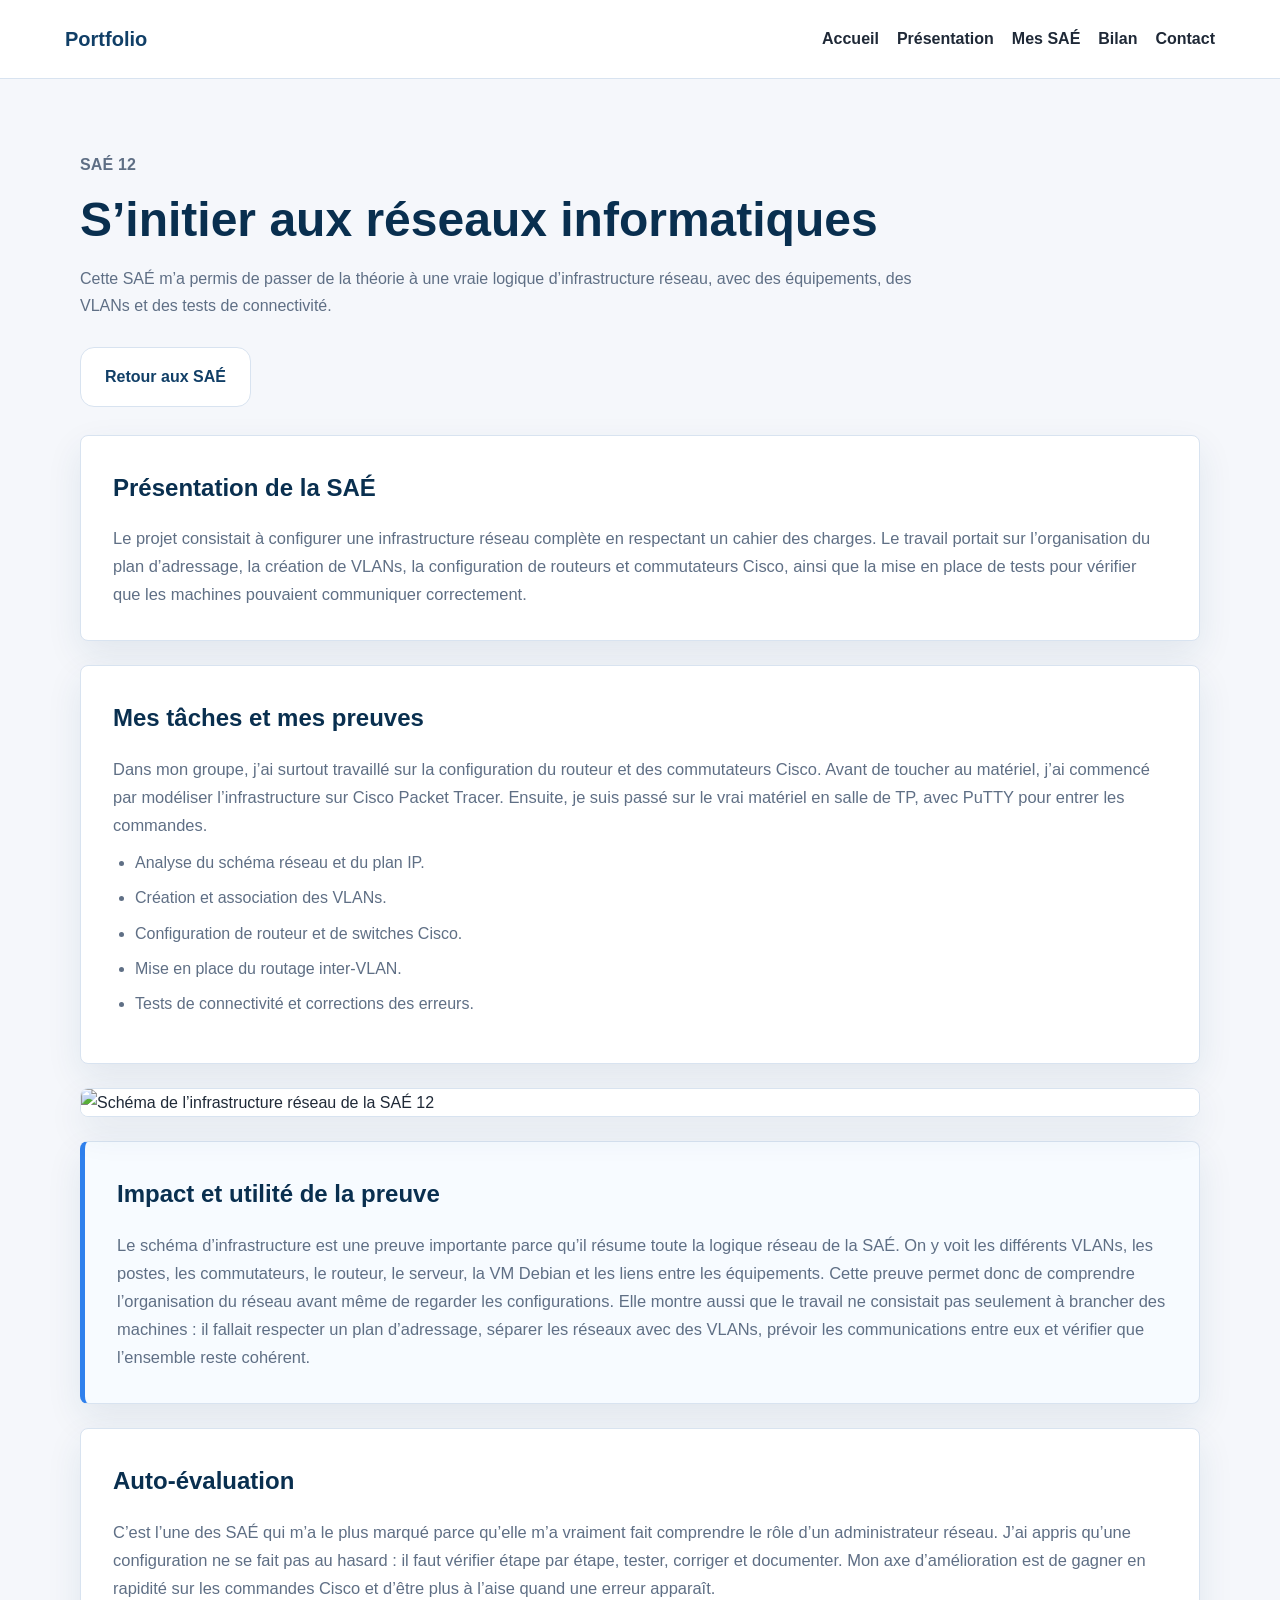
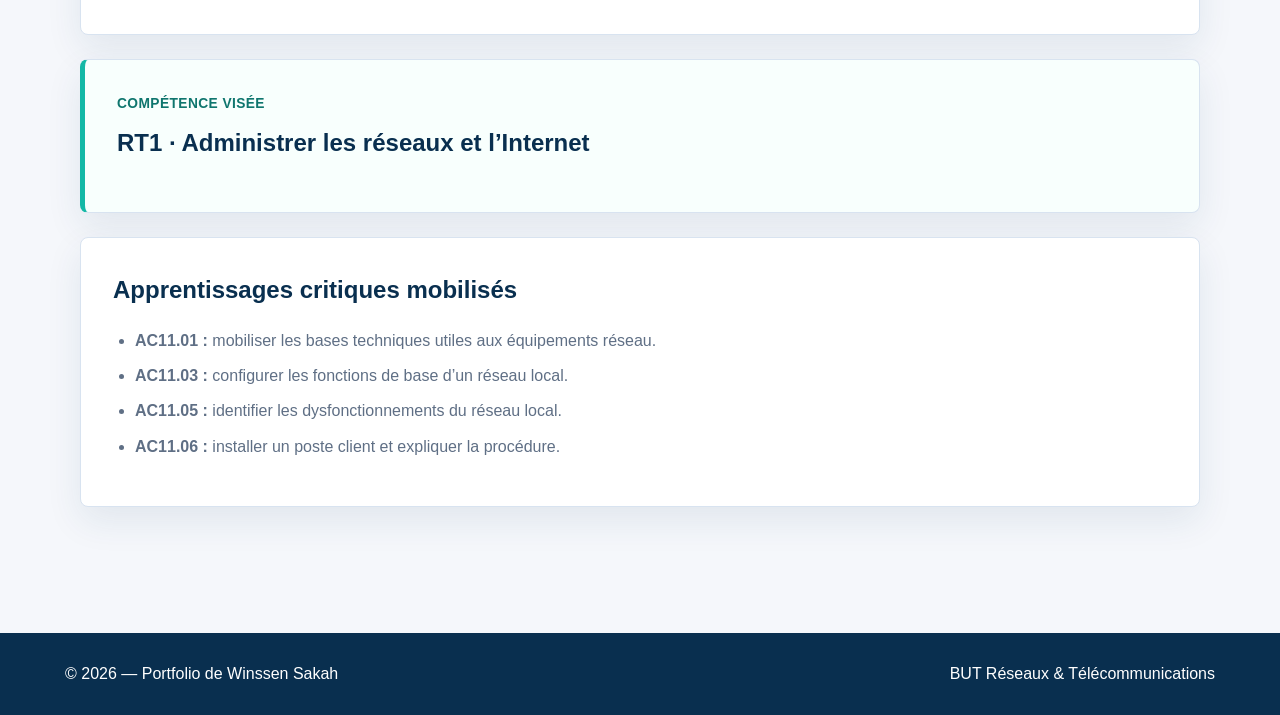
==== sae12.html @ 5beb1353 "ajout portfolio" ====
<!DOCTYPE html>
<html lang="fr">
<head>
  <meta charset="UTF-8">
  <meta name="viewport" content="width=device-width, initial-scale=1.0">
  <meta name="description" content="SAÉ 12 - S’initier aux réseaux informatiques">
  <title>SAÉ 12 | Winssen Sakah</title>
  <link rel="stylesheet" href="style.css">
</head>
<body>

<header class="site-header">
  <div class="container nav-wrapper">
    <a href="index.html" class="brand">Portfolio</a>

    <nav class="nav-menu">
      <a href="index.html">Accueil</a>
      <a href="presentation.html">Présentation</a>
      <a href="sae.html">Mes SAÉ</a>
      <a href="bilan.html">Bilan</a>
      <a href="index.html#contact">Contact</a>
    </nav>
  </div>
</header>

<main class="page-main">
  <div class="container sae-page-layout">
    <section class="page-intro narrow">
      <p class="kicker">SAÉ 12</p>
      <h1>S’initier aux réseaux informatiques</h1>
      <p>Cette SAÉ m’a permis de passer de la théorie à une vraie logique d’infrastructure réseau, avec des équipements, des VLANs et des tests de connectivité.</p>
      <div class="hero-actions">
        <a href="sae.html#sae12" class="btn btn-secondary">Retour aux SAÉ</a>
        
      </div>
    </section>

    <section class="portfolio-section">
      <h2>Présentation de la SAÉ</h2>
      <p>Le projet consistait à configurer une infrastructure réseau complète en respectant un cahier des charges. Le travail portait sur l’organisation du plan d’adressage, la création de VLANs, la configuration de routeurs et commutateurs Cisco, ainsi que la mise en place de tests pour vérifier que les machines pouvaient communiquer correctement.</p>
    </section>

    <section class="portfolio-section">
      <h2>Mes tâches et mes preuves</h2>
      <p>
        Dans mon groupe, j’ai surtout travaillé sur la configuration du routeur et des commutateurs Cisco.
        Avant de toucher au matériel, j’ai commencé par modéliser l’infrastructure sur Cisco Packet Tracer.
        Ensuite, je suis passé sur le vrai matériel en salle de TP, avec PuTTY pour entrer les commandes.
      </p>
      <ul class="styled-list">
        <li>Analyse du schéma réseau et du plan IP.</li>
        <li>Création et association des VLANs.</li>
        <li>Configuration de routeur et de switches Cisco.</li>
        <li>Mise en place du routage inter-VLAN.</li>
        <li>Tests de connectivité et corrections des erreurs.</li>
      </ul>
    </section>


    <section class="proof-gallery sae12-proof-shot">
      <article class="proof-card proof-image-only">
        <img src="assets/preuve-sae12-visio.png" alt="Schéma de l’infrastructure réseau de la SAÉ 12">
      </article>
    </section>

    <section class="portfolio-proof-note">
      <h2>Impact et utilité de la preuve</h2>
      <p>
        Le schéma d’infrastructure est une preuve importante parce qu’il résume toute la logique réseau de la SAÉ.
        On y voit les différents VLANs, les postes, les commutateurs, le routeur, le serveur, la VM Debian
        et les liens entre les équipements. Cette preuve permet donc de comprendre l’organisation du réseau avant
        même de regarder les configurations. Elle montre aussi que le travail ne consistait pas seulement à brancher
        des machines : il fallait respecter un plan d’adressage, séparer les réseaux avec des VLANs, prévoir les
        communications entre eux et vérifier que l’ensemble reste cohérent.
      </p>
    </section>
<section class="portfolio-section">
      <h2>Auto-évaluation</h2>
      <p>C’est l’une des SAÉ qui m’a le plus marqué parce qu’elle m’a vraiment fait comprendre le rôle d’un administrateur réseau. J’ai appris qu’une configuration ne se fait pas au hasard : il faut vérifier étape par étape, tester, corriger et documenter. Mon axe d’amélioration est de gagner en rapidité sur les commandes Cisco et d’être plus à l’aise quand une erreur apparaît.</p>
    </section>

    <section class="competency-card">
      <p class="skill-eyebrow">Compétence visée</p>
      <h2>RT1 · Administrer les réseaux et l’Internet</h2>
    </section>

    <section class="portfolio-section">
      <h2>Apprentissages critiques mobilisés</h2>
      <ul class="styled-list">
        <li><strong>AC11.01 :</strong> mobiliser les bases techniques utiles aux équipements réseau.</li>
        <li><strong>AC11.03 :</strong> configurer les fonctions de base d’un réseau local.</li>
        <li><strong>AC11.05 :</strong> identifier les dysfonctionnements du réseau local.</li>
        <li><strong>AC11.06 :</strong> installer un poste client et expliquer la procédure.</li>
      </ul>
    </section>
  </div>
</main>

<footer class="site-footer">
  <div class="container footer-wrapper">
    <p>© 2026 — Portfolio de Winssen Sakah</p>
    <p>BUT Réseaux &amp; Télécommunications</p>
  </div>
</footer>

</body>
</html>
---- style.css ----
:root {
  --bg: #f5f7fb;
  --surface: #ffffff;
  --surface-soft: #eef4fb;
  --primary: #113f67;
  --primary-strong: #092f4f;
  --accent: #2f80ed;
  --text: #1f2937;
  --muted: #5f6f85;
  --border: #d8e3f0;
  --shadow: 0 14px 36px rgba(17, 63, 103, 0.09);
  --radius: 8px;
  --max-width: 1150px;
}

* {
  margin: 0;
  padding: 0;
  box-sizing: border-box;
}

html { scroll-behavior: smooth; }

body {
  font-family: Arial, Helvetica, sans-serif;
  background: var(--bg);
  color: var(--text);
  line-height: 1.7;
}

.container {
  width: min(var(--max-width), 92%);
  margin: 0 auto;
}

.narrow {
  width: min(880px, 92%);
}

.site-header {
  position: sticky;
  top: 0;
  z-index: 1000;
  background: rgba(255, 255, 255, 0.95);
  backdrop-filter: blur(12px);
  border-bottom: 1px solid var(--border);
}

.nav-wrapper {
  min-height: 78px;
  display: flex;
  justify-content: space-between;
  align-items: center;
  gap: 28px;
}

.brand {
  text-decoration: none;
  color: var(--primary);
  font-size: 1.25rem;
  font-weight: 800;
}

.nav-menu {
  display: flex;
  align-items: center;
  gap: 18px;
  flex-wrap: wrap;
}

.nav-menu > a,
.dropdown-toggle {
  text-decoration: none;
  color: var(--text);
  font-weight: 700;
  transition: 0.2s ease;
}

.nav-menu > a:hover,
.dropdown-toggle:hover,
.dropdown-toggle:focus {
  color: var(--accent);
}

/* Menu déroulant stable */
.dropdown {
  position: relative;
  padding: 28px 0;
}

.dropdown-toggle {
  cursor: pointer;
  background: none;
  border: 0;
  font: inherit;
  padding: 0;
}

.dropdown::after {
  content: "";
  position: absolute;
  top: 64px;
  left: 0;
  width: 240px;
  height: 26px;
}

.dropdown-menu {
  position: absolute;
  top: 68px;
  left: 0;
  min-width: 260px;
  background: var(--surface);
  border: 1px solid var(--border);
  border-radius: 16px;
  box-shadow: 0 18px 40px rgba(17, 63, 103, 0.14);
  padding: 10px;
  opacity: 0;
  visibility: hidden;
  transform: translateY(8px);
  transition: 0.25s ease;
  z-index: 2000;
}

.dropdown:hover .dropdown-menu,
.dropdown:focus-within .dropdown-menu {
  opacity: 1;
  visibility: visible;
  transform: translateY(0);
}

.dropdown-menu a {
  display: block;
  padding: 11px 14px;
  border-radius: 10px;
  text-decoration: none;
  color: var(--text);
  font-weight: 650;
  white-space: nowrap;
}

.dropdown-menu a:hover {
  background: #eef6ff;
  color: var(--primary);
}

.hero {
  padding: 82px 0 64px;
  background:
    radial-gradient(circle at top right, rgba(20, 184, 166, 0.15), transparent 30%),
    linear-gradient(180deg, #f9fbff 0%, #eaf3ff 100%);
}

.hero-grid {
  display: grid;
  grid-template-columns: 1.15fr 0.85fr;
  gap: 48px;
  align-items: center;
}

.hero-copy {
  max-width: 720px;
}

.kicker {
  display: inline-block;
  color: var(--primary);
  font-weight: 800;
  margin-bottom: 15px;
  letter-spacing: 0.01em;
}

.hero h1 {
  color: var(--primary-strong);
  font-size: clamp(2.4rem, 5vw, 4.5rem);
  line-height: 1.05;
  margin-bottom: 22px;
}

.page-intro h1 {
  color: var(--primary-strong);
  font-size: clamp(2rem, 4vw, 3rem);
  line-height: 1.12;
  margin-bottom: 18px;
}

.hero-text,
.page-intro p,
.content-card p,
.feature-card p,
.styled-list li {
  color: var(--muted);
}

.hero-actions {
  display: flex;
  gap: 14px;
  flex-wrap: wrap;
  margin-top: 28px;
}

.btn {
  display: inline-flex;
  align-items: center;
  justify-content: center;
  padding: 15px 24px;
  border-radius: 14px;
  font-weight: 800;
  text-decoration: none;
  transition: 0.2s ease;
  border: 0;
  cursor: pointer;
}

.btn:hover {
  transform: translateY(-2px);
}

.btn-primary {
  background: linear-gradient(135deg, var(--primary), var(--accent));
  color: white;
  box-shadow: 0 12px 25px rgba(47, 128, 237, 0.22);
}

.btn-secondary {
  color: var(--primary);
  background: white;
  border: 1px solid var(--border);
}

.profile-card {
  background: white;
  border: 1px solid var(--border);
  border-radius: var(--radius);
  padding: 14px;
  box-shadow: var(--shadow);
  overflow: hidden;
}

.profile-photo {
  width: 100%;
  aspect-ratio: 3 / 2;
  object-fit: cover;
  object-position: center;
  display: block;
  border-radius: var(--radius);
}

.profile-card figcaption {
  padding: 18px 4px 4px;
}

.profile-name {
  display: block;
  font-weight: 900;
  font-size: 1.35rem;
  color: var(--primary-strong);
}

.profile-role {
  display: block;
  color: var(--muted);
  line-height: 1.45;
}

.section {
  padding: 78px 0;
}

.section-title {
  margin-bottom: 32px;
}

.section-subtitle {
  color: var(--muted);
  font-weight: 700;
  margin-bottom: 6px;
}

.section-title h2 {
  color: var(--primary-strong);
  font-size: clamp(2rem, 4vw, 3rem);
}

.card-grid {
  display: grid;
  grid-template-columns: repeat(auto-fit, minmax(245px, 1fr));
  gap: 22px;
}

.feature-card,
.content-card,
.skill-card,
.contact-form,
.contact-links a {
  background: var(--surface);
  border: 1px solid var(--border);
  border-radius: var(--radius);
  box-shadow: var(--shadow);
}

.feature-card {
  padding: 28px;
  min-height: 140px;
  text-decoration: none;
  transition: 0.22s ease;
}

.feature-card:hover {
  transform: translateY(-5px);
  border-color: #c5d7eb;
  box-shadow: 0 20px 42px rgba(17, 63, 103, 0.12);
}

.feature-card h3,
.content-card h2,
.skill-card h3,
.contact-layout h2 {
  color: var(--primary-strong);
  margin-bottom: 12px;
}

.compact-section {
  padding-bottom: 32px;
}

.skills-grid {
  display: grid;
  grid-template-columns: repeat(3, 1fr);
  gap: 22px;
}

.skill-card {
  padding: 26px;
}

.skill-eyebrow {
  color: #0f766e;
  font-size: 0.86rem;
  font-weight: 900;
  letter-spacing: 0.03em;
  text-transform: uppercase;
  margin-bottom: 8px;
}

.skill-card p {
  color: var(--muted);
}

.compact-tags {
  margin-top: 18px;
}

.page-main {
  padding: 72px 0;
}

.page-intro {
  margin-bottom: 28px;
}

.content-card {
  padding: 30px;
  margin-bottom: 22px;
}

.wide-card {
  width: min(100%, 980px);
}

.tag-list {
  display: flex;
  flex-wrap: wrap;
  gap: 12px;
}

.tag-list span {
  background: #e8f2ff;
  color: var(--primary);
  padding: 10px 14px;
  border-radius: 999px;
  font-weight: 800;
}

.compact-tags span:nth-child(2n) {
  background: #e8faf7;
  color: #0f766e;
}

.contact-section {
  background: #f0f7f6;
  border-top: 1px solid var(--border);
}

.contact-layout {
  display: grid;
  grid-template-columns: 0.9fr 1.1fr;
  gap: 34px;
  align-items: start;
}

.contact-text {
  color: var(--muted);
  margin-bottom: 22px;
}

.contact-links {
  display: grid;
  gap: 12px;
}

.contact-links a {
  display: block;
  padding: 18px;
  text-decoration: none;
  color: var(--text);
  transition: 0.2s ease;
}

.contact-links a:hover {
  transform: translateY(-2px);
  border-color: #b7dcd7;
}

.contact-links strong,
.contact-links span {
  display: block;
}

.contact-links strong {
  color: var(--primary-strong);
}

.contact-links span {
  color: var(--muted);
}

.contact-form {
  padding: 26px;
  display: grid;
  gap: 12px;
}

.contact-form label {
  color: var(--primary-strong);
  font-weight: 800;
}

.contact-form input,
.contact-form textarea {
  width: 100%;
  border: 1px solid var(--border);
  border-radius: var(--radius);
  padding: 13px 14px;
  font: inherit;
  color: var(--text);
  background: #fbfdff;
}

.contact-form textarea {
  resize: vertical;
}

.contact-form input:focus,
.contact-form textarea:focus {
  outline: 3px solid rgba(47, 128, 237, 0.18);
  border-color: var(--accent);
}

.sae-summary {
  display: flex;
  flex-wrap: wrap;
  gap: 12px;
  margin: 24px 0 34px;
}

.sae-summary a {
  background: var(--surface);
  border: 1px solid var(--border);
  border-radius: var(--radius);
  color: var(--primary);
  font-weight: 900;
  padding: 12px 16px;
  text-decoration: none;
  box-shadow: 0 10px 24px rgba(17, 63, 103, 0.07);
}

.sae-summary a:hover {
  border-color: #b7dcd7;
  color: #0f766e;
}

.sae-stack {
  display: grid;
  gap: 24px;
}

.sae-detail {
  background: var(--surface);
  border: 1px solid var(--border);
  border-radius: var(--radius);
  box-shadow: var(--shadow);
  padding: 30px;
  scroll-margin-top: 110px;
}

.sae-essential {
  color: var(--muted);
  font-size: 1.06rem;
  margin-bottom: 16px;
}

.sae-heading {
  border-bottom: 1px solid var(--border);
  margin-bottom: 22px;
  padding-bottom: 16px;
}

.sae-heading h2,
.timeline-section h2,
.cv-hero h2,
.competency-overview h2,
.competency-block h2 {
  color: var(--primary-strong);
}

.sae-columns {
  display: grid;
  grid-template-columns: repeat(2, minmax(0, 1fr));
  gap: 26px;
}

.sae-columns h3,
.timeline-card h3,
.competency-body h3 {
  color: var(--primary-strong);
  margin-bottom: 8px;
}

.sae-columns p,
.sae-result,
.timeline-card p,
.cv-hero p,
.competency-body p {
  color: var(--muted);
}

.sae-result {
  background: #f0f7f6;
  border-left: 4px solid #14b8a6;
  border-radius: var(--radius);
  margin-top: 22px;
  padding: 16px;
}

.sae-result strong,
.sae-result span {
  display: block;
}

.sae-result strong {
  color: var(--primary-strong);
}

.sae-detail-link {
  margin-top: 22px;
}

.sae-more {
  margin-top: 20px;
}

.sae-more summary {
  display: inline-flex;
  align-items: center;
  justify-content: center;
  background: linear-gradient(135deg, var(--primary), var(--accent));
  border-radius: 14px;
  box-shadow: 0 12px 25px rgba(47, 128, 237, 0.18);
  color: white;
  cursor: pointer;
  font-weight: 900;
  list-style: none;
  padding: 13px 18px;
}

.sae-more summary::-webkit-details-marker {
  display: none;
}

.sae-more[open] summary {
  margin-bottom: 22px;
}

.sae-more-content {
  display: grid;
  grid-template-columns: repeat(2, minmax(0, 1fr));
  gap: 22px;
  border-top: 1px solid var(--border);
  padding-top: 22px;
}

.sae-more-content h3 {
  color: var(--primary-strong);
  margin-bottom: 8px;
}

.sae-more-content p {
  color: var(--muted);
}

.cv-hero {
  display: grid;
  grid-template-columns: 1.25fr 0.75fr;
  gap: 24px;
  align-items: stretch;
  margin-bottom: 24px;
}

.cv-hero > div,
.cv-card,
.timeline-card,
.competency-overview article,
.competency-block {
  background: var(--surface);
  border: 1px solid var(--border);
  border-radius: var(--radius);
  box-shadow: var(--shadow);
}

.cv-hero > div,
.cv-card {
  padding: 30px;
}

.cv-card h3 {
  color: var(--primary-strong);
  margin-bottom: 16px;
}

.cv-card dl {
  display: grid;
  gap: 14px;
}

.cv-card dt {
  color: var(--primary);
  font-weight: 900;
}

.cv-card dd {
  color: var(--muted);
}

.cv-download-card {
  width: min(100%, 760px);
  background: var(--surface);
  border: 1px solid var(--border);
  border-radius: var(--radius);
  box-shadow: var(--shadow);
  margin: 34px 0;
  padding: 30px;
}

.cv-download-card h2 {
  color: var(--primary-strong);
  margin-bottom: 12px;
}

.cv-download-card p {
  color: var(--muted);
}

.resume-section {
  display: grid;
  grid-template-columns: 280px minmax(0, 1fr);
  margin: 34px 0;
  background: var(--surface);
  border: 1px solid var(--border);
  border-radius: var(--radius);
  box-shadow: var(--shadow);
  overflow: hidden;
}

.resume-sidebar {
  background: #e5e9ef;
  padding: 28px 22px;
}

.resume-photo {
  width: 150px;
  aspect-ratio: 1;
  object-fit: cover;
  border: 5px solid white;
  display: block;
  margin: 0 auto 24px;
}

.resume-sidebar h2 {
  color: #2b639d;
  font-size: 1.6rem;
  letter-spacing: 0.02em;
  margin-bottom: 24px;
  text-transform: uppercase;
}

.resume-group + .resume-group {
  margin-top: 22px;
}

.resume-group h3 {
  color: #2b639d;
  margin-bottom: 8px;
}

.resume-group p {
  color: #315f91;
  font-size: 0.96rem;
  font-weight: 700;
  line-height: 1.45;
}

.resume-main {
  padding: 0 34px 34px;
}

.resume-banner {
  background: #113f67;
  color: white;
  font-size: clamp(1.1rem, 2vw, 1.35rem);
  font-weight: 900;
  margin: 0 -34px 30px;
  padding: 28px 34px;
  text-align: center;
}

.resume-main section + section {
  margin-top: 28px;
}

.resume-main h3 {
  color: #1f2937;
  font-size: 1.25rem;
  margin-bottom: 16px;
}

.resume-item {
  border-left: 3px solid #2b639d;
  padding-left: 18px;
  position: relative;
}

.resume-item + .resume-item {
  margin-top: 18px;
}

.resume-item::before {
  content: "";
  position: absolute;
  top: 4px;
  left: -7px;
  width: 11px;
  height: 11px;
  background: #113f67;
  border-radius: 50%;
}

.resume-item strong,
.resume-item span,
.resume-item time {
  display: block;
}

.resume-item strong {
  color: #2b639d;
}

.resume-item span,
.resume-item p,
.resume-item li {
  color: #315f91;
}

.resume-item time {
  color: #2b639d;
  font-style: italic;
  font-weight: 900;
  margin: 6px 0;
}

.timeline-section {
  margin: 46px 0 24px;
}

.timeline-arrow {
  position: relative;
  display: grid;
  gap: 22px;
  padding: 8px 0 46px 34px;
}

.timeline-arrow::before {
  content: "";
  position: absolute;
  top: 10px;
  bottom: 26px;
  left: 9px;
  width: 3px;
  background: linear-gradient(180deg, var(--accent), #14b8a6);
  border-radius: 999px;
}

.timeline-arrow::after {
  content: "";
  position: absolute;
  bottom: 16px;
  left: 1px;
  width: 18px;
  height: 18px;
  border-right: 3px solid #14b8a6;
  border-bottom: 3px solid #14b8a6;
  transform: rotate(45deg);
}

.timeline-item {
  position: relative;
  display: grid;
  grid-template-columns: 130px minmax(0, 1fr);
  gap: 18px;
  align-items: start;
}

.timeline-item::before {
  content: "";
  position: absolute;
  top: 8px;
  left: -32px;
  width: 15px;
  height: 15px;
  background: #14b8a6;
  border: 4px solid white;
  border-radius: 50%;
  box-shadow: 0 0 0 1px var(--border);
}

.timeline-date {
  color: var(--primary);
  font-weight: 900;
}

.timeline-card {
  padding: 22px;
}

.timeline-skills {
  font-weight: 800;
  margin-top: 10px;
}

.competency-overview {
  display: grid;
  grid-template-columns: repeat(3, minmax(0, 1fr));
  gap: 22px;
  margin-bottom: 28px;
}

.competency-overview article {
  padding: 24px;
}

.competency-overview h2 {
  margin-bottom: 14px;
}

.competency-list {
  display: grid;
  gap: 24px;
  margin-bottom: 26px;
}

.competency-block {
  padding: 28px;
}

.competency-header {
  display: flex;
  gap: 18px;
  align-items: flex-start;
  border-bottom: 1px solid var(--border);
  padding-bottom: 18px;
  margin-bottom: 20px;
}

.competency-number {
  display: inline-flex;
  align-items: center;
  justify-content: center;
  min-width: 54px;
  height: 54px;
  background: #e8faf7;
  border: 1px solid #b7dcd7;
  border-radius: var(--radius);
  color: #0f766e;
  font-weight: 900;
}

.competency-body {
  display: grid;
  grid-template-columns: repeat(3, minmax(0, 1fr));
  gap: 20px;
}

.competency-status {
  background: #f0f7f6;
  border-left: 4px solid #14b8a6;
  border-radius: var(--radius);
  margin-top: 22px;
  padding: 16px;
}

.competency-status p {
  color: var(--muted);
}

.competency-status p + p {
  margin-top: 8px;
}

.competency-status strong {
  color: var(--primary-strong);
}

.styled-list {
  padding-left: 22px;
}

.styled-list li + li {
  margin-top: 8px;
}

.site-footer {
  background: var(--primary-strong);
  color: white;
  margin-top: 30px;
}

.footer-wrapper {
  min-height: 82px;
  display: flex;
  align-items: center;
  justify-content: space-between;
  gap: 18px;
  flex-wrap: wrap;
}

@media (max-width: 920px) {
  .hero-grid {
    grid-template-columns: 1fr;
  }

  .profile-card {
    max-width: 420px;
  }

  .skills-grid,
  .contact-layout,
  .cv-hero,
  .cv-download-card,
  .resume-section,
  .competency-overview,
  .competency-body,
  .sae-more-content {
    grid-template-columns: 1fr;
  }

  .sae-columns {
    grid-template-columns: 1fr;
  }

  .nav-wrapper {
    flex-direction: column;
    align-items: flex-start;
    padding: 16px 0;
  }

  .dropdown {
    padding: 0;
  }

  .dropdown-menu {
    position: static;
    opacity: 1;
    visibility: visible;
    transform: none;
    margin-top: 10px;
    display: none;
  }

  .dropdown:hover .dropdown-menu,
  .dropdown:focus-within .dropdown-menu {
    display: block;
  }
}

@media (max-width: 640px) {
  .hero {
    padding: 70px 0 55px;
  }

  .content-card,
  .feature-card,
  .skill-card,
  .contact-form {
    padding: 22px;
  }

  .profile-card {
    padding: 10px;
  }

  .sae-detail,
  .cv-hero > div,
  .cv-card,
  .competency-block,
  .competency-overview article {
    padding: 22px;
  }

  .timeline-arrow {
    padding-left: 26px;
  }

  .timeline-item {
    grid-template-columns: 1fr;
    gap: 8px;
  }

  .timeline-item::before {
    left: -29px;
  }

  .resume-main {
    padding: 0 22px 28px;
  }

  .resume-banner {
    margin: 0 -22px 24px;
    padding: 24px 22px;
  }

  .footer-wrapper {
    padding: 18px 0;
  }
}



/* ===== MISE EN PAGE DÉTAILLÉE DES PAGES SAÉ ===== */

.sae-page-layout {
  max-width: 1120px;
}

.portfolio-section,
.portfolio-proof-note,
.competency-card {
  background: var(--surface);
  border: 1px solid var(--border);
  border-radius: var(--radius);
  box-shadow: var(--shadow);
  padding: 32px;
  margin-bottom: 24px;
}

.portfolio-section h2,
.portfolio-proof-note h2,
.competency-card h2 {
  color: var(--primary-strong);
  margin-bottom: 16px;
}

.portfolio-section p,
.portfolio-proof-note p {
  color: var(--muted);
  font-size: 1.03rem;
}

.portfolio-proof-note {
  border-left: 5px solid var(--accent);
  background: #f7fbff;
}

.competency-card {
  border-left: 5px solid #14b8a6;
  background: #f8fffd;
}

.proof-gallery {
  display: grid;
  gap: 24px;
  margin: 24px 0;
}

.proof-gallery-large {
  grid-template-columns: repeat(auto-fit, minmax(320px, 1fr));
}

.proof-card {
  background: var(--surface);
  border: 1px solid var(--border);
  border-radius: var(--radius);
  box-shadow: var(--shadow);
  overflow: hidden;
}

.proof-card img {
  width: 100%;
  max-height: 560px;
  object-fit: contain;
  background: #f7f9fc;
  display: block;
  border-bottom: 1px solid var(--border);
}

.proof-card div {
  padding: 22px;
}

.proof-card h3 {
  color: var(--primary-strong);
  margin-bottom: 10px;
}

.proof-card p {
  color: var(--muted);
}

@media (max-width: 720px) {
  .portfolio-section,
  .portfolio-proof-note,
  .competency-card {
    padding: 22px;
  }

  .proof-gallery-large {
    grid-template-columns: 1fr;
  }
}


/* ===== CORRECTIONS FINALES DEMANDÉES ===== */

.proof-gallery-large {
  grid-template-columns: repeat(auto-fit, minmax(360px, 1fr));
}

.report-viewer {
  display: grid;
  gap: 28px;
  margin-top: 24px;
}

.report-image-card img {
  width: 100%;
  max-height: none;
  object-fit: contain;
  background: white;
}

.proof-code-grid {
  display: grid;
  grid-template-columns: repeat(2, minmax(0, 1fr));
  gap: 24px;
  margin: 24px 0;
}

.proof-code-grid .proof-card img {
  width: 100%;
  max-height: 520px;
  object-fit: contain;
  background: #1f1f1f;
}

.portfolio-proof-note .hero-actions {
  margin-top: 18px;
}

@media (max-width: 900px) {
  .proof-code-grid {
    grid-template-columns: 1fr;
  }
}


/* ===== AJUSTEMENT PREUVE SAÉ 14 ===== */
.proof-card img[alt="Extrait du code HTML réalisé pour la SAÉ 14"] {
  max-height: 620px;
  object-fit: contain;
  background: #ffffff;
}


/* ===== SAÉ 14 - preuve code HTML ===== */
.proof-card img[alt="Extrait du code HTML réalisé pour la SAÉ 14"] {
  width: 100%;
  max-height: 720px;
  object-fit: contain;
  background: #ffffff;
}


/* ===== SAÉ 14 - placement de la preuve avant l'impact ===== */
.proof-gallery + .portfolio-proof-note {
  margin-top: 24px;
}


/* ===== SAÉ 14 - preuve image seule au-dessus de l'impact ===== */
.sae14-proof-shot {
  margin-bottom: 24px;
}

.proof-image-only {
  padding: 0;
  overflow: hidden;
}

.proof-image-only img {
  display: block;
  width: 100%;
  max-height: 760px;
  object-fit: contain;
  background: #ffffff;
  border-bottom: none;
}

.proof-image-only div,
.proof-image-only h3,
.proof-image-only p {
  display: none !important;
}


/* ===== SAÉ 15 - images au-dessus de l'impact ===== */
.proof-code-grid + .portfolio-proof-note {
  margin-top: 24px;
}


/* ===== SAÉ 12 - preuve image seule au-dessus de l'impact ===== */
.sae12-proof-shot {
  margin-bottom: 24px;
}

.sae12-proof-shot .proof-image-only img {
  display: block;
  width: 100%;
  max-height: 760px;
  object-fit: contain;
  background: #ffffff;
  border-bottom: none;
}


/* ===== SAÉ 11 - preuves du diaporama Lot 3 ===== */
.sae11-proof-shot {
  margin-bottom: 24px;
}

.sae11-proof-shot .proof-image-only img {
  width: 100%;
  max-height: 720px;
  object-fit: contain;
  background: #ffffff;
  border-bottom: none;
}

.sae11-proof-grid {
  display: grid;
  grid-template-columns: repeat(3, minmax(0, 1fr));
  gap: 22px;
  margin-bottom: 24px;
}

.sae11-proof-grid .proof-image-only img {
  width: 100%;
  max-height: 360px;
  object-fit: contain;
  background: #ffffff;
  border-bottom: none;
}

@media (max-width: 1000px) {
  .sae11-proof-grid {
    grid-template-columns: 1fr;
  }

  .sae11-proof-grid .proof-image-only img {
    max-height: 560px;
  }
}


/* ===== SAÉ 11 - texte plus aéré ===== */
.portfolio-section .styled-list {
  margin-top: 10px;
  margin-bottom: 14px;
}
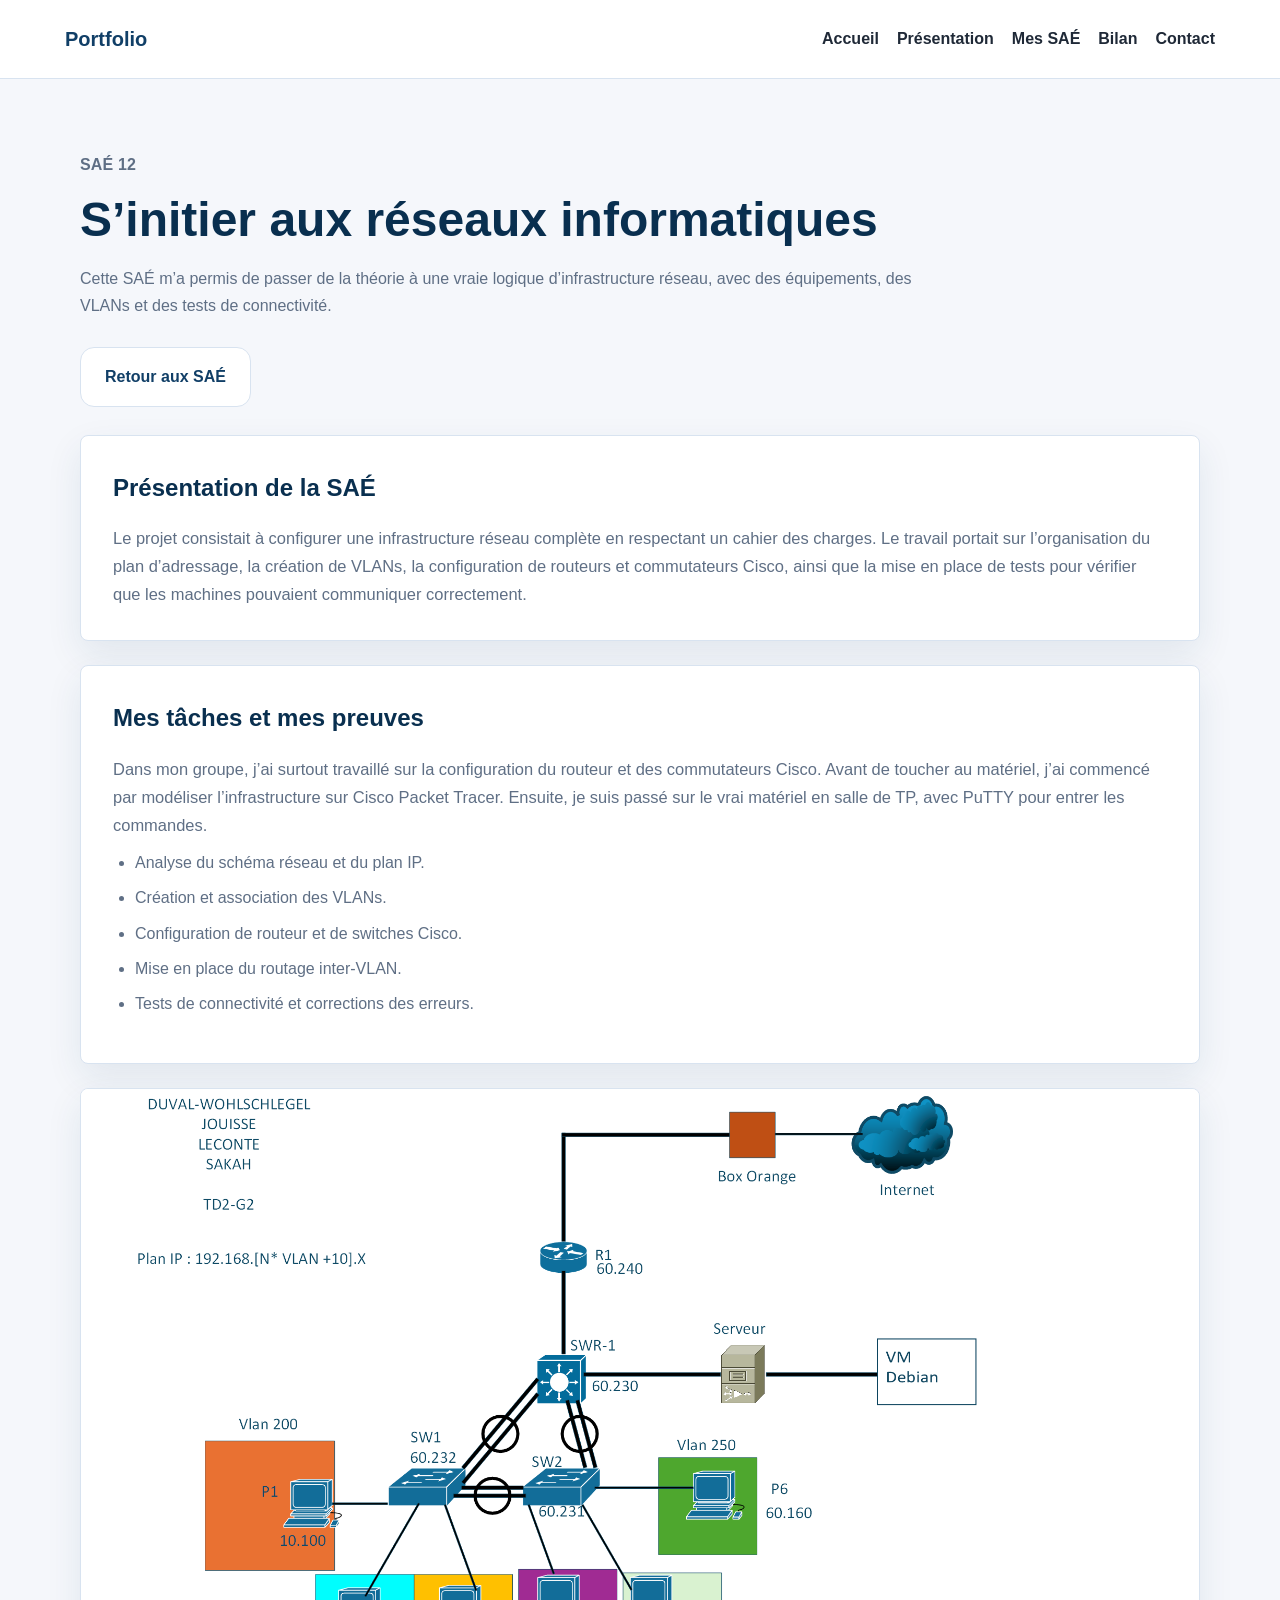
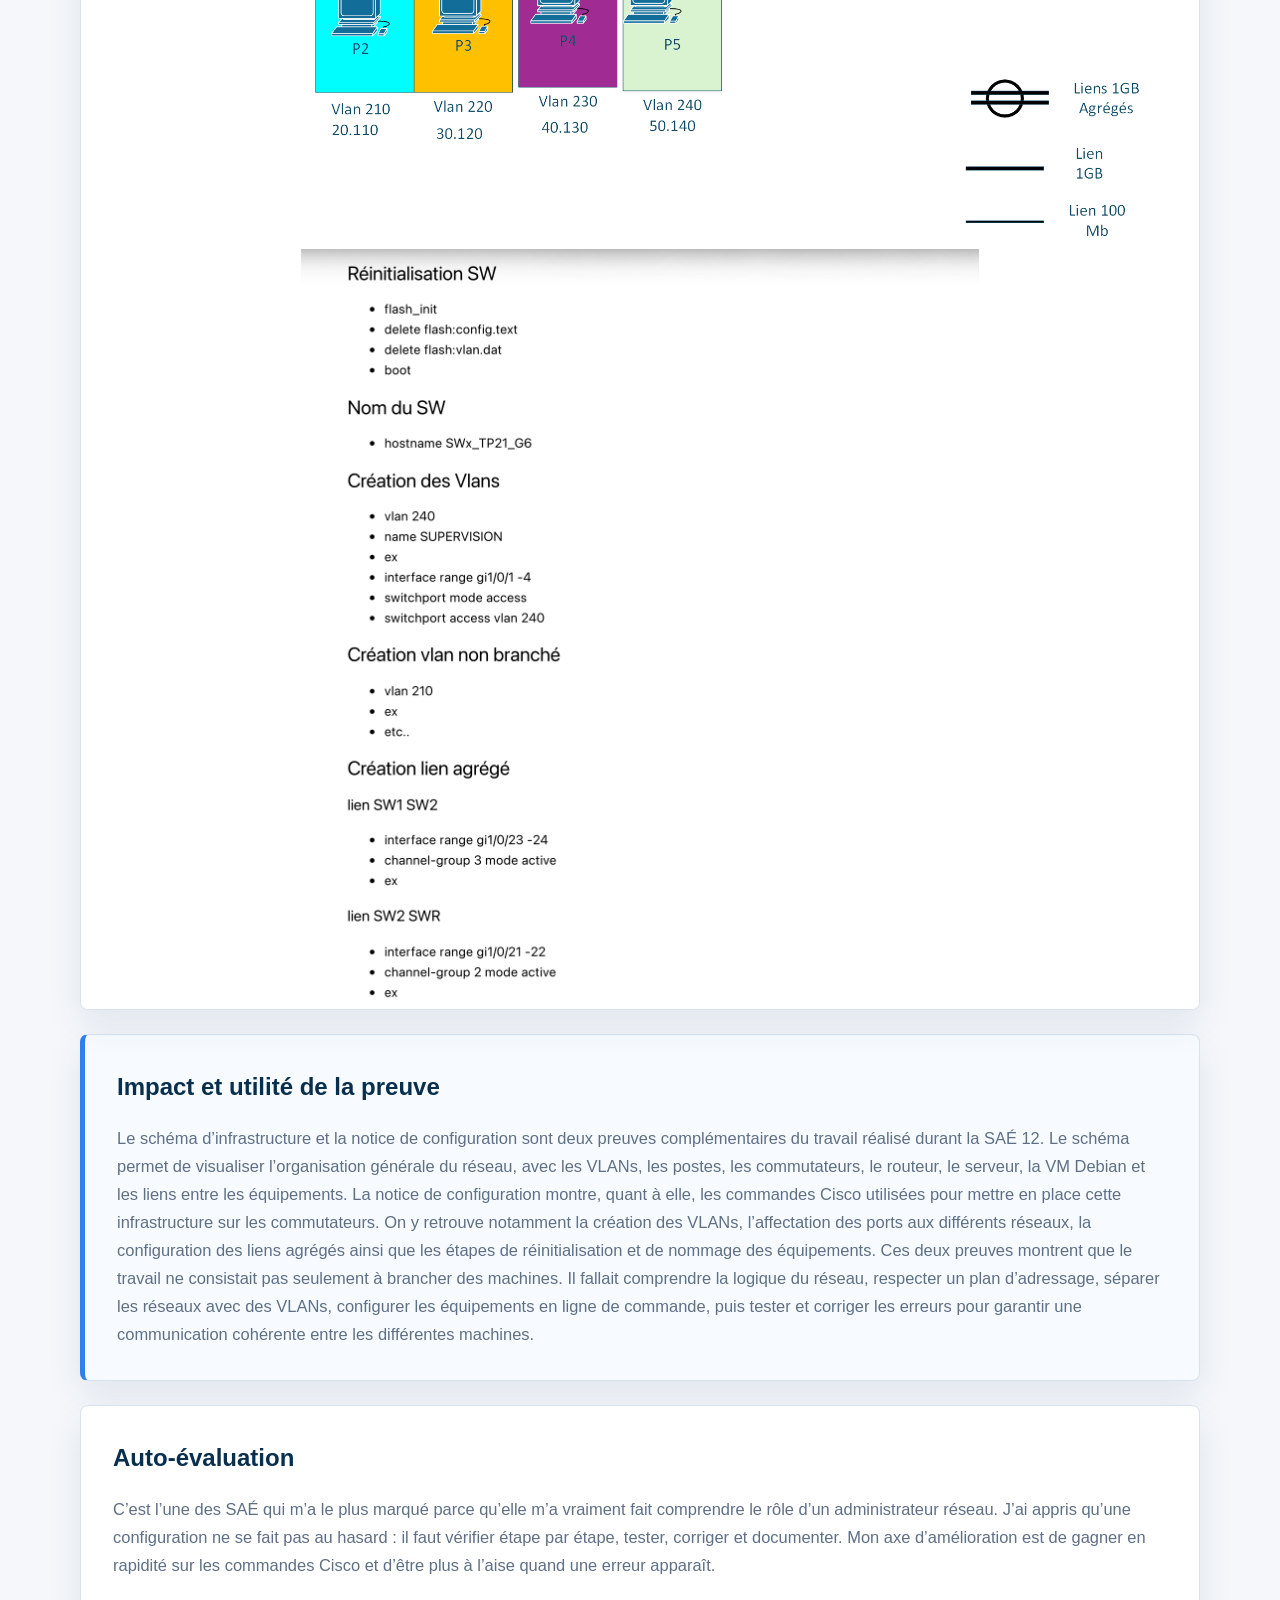
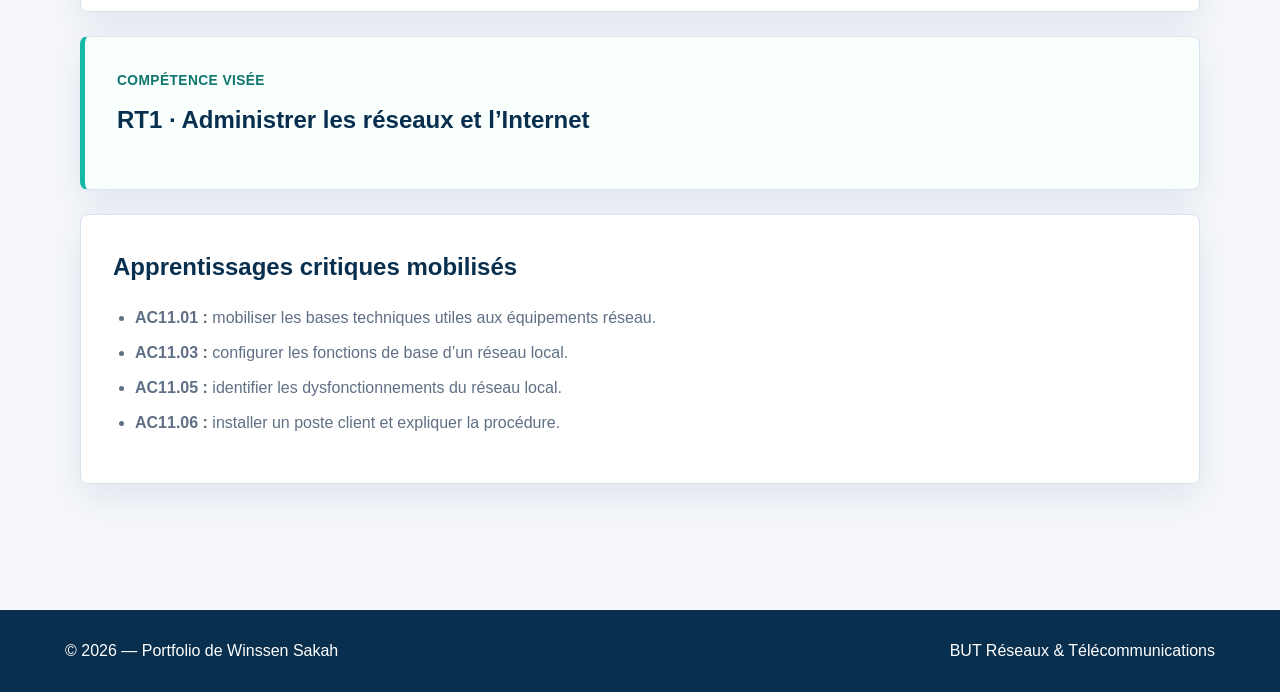
==== commit 3b6c50fb: "Ajout des preuves SAE12" ====
--- a/sae12.html
+++ b/sae12.html
@@ -60,18 +60,20 @@
     <section class="proof-gallery sae12-proof-shot">
       <article class="proof-card proof-image-only">
         <img src="assets/preuve-sae12-visio.png" alt="Schéma de l’infrastructure réseau de la SAÉ 12">
+
+        <img src="assets/preuve-sae12-config-switch.png" alt="Notice de configuration Cisco utilisée pendant la SAÉ 12">
       </article>
     </section>
 
     <section class="portfolio-proof-note">
       <h2>Impact et utilité de la preuve</h2>
       <p>
-        Le schéma d’infrastructure est une preuve importante parce qu’il résume toute la logique réseau de la SAÉ.
-        On y voit les différents VLANs, les postes, les commutateurs, le routeur, le serveur, la VM Debian
-        et les liens entre les équipements. Cette preuve permet donc de comprendre l’organisation du réseau avant
-        même de regarder les configurations. Elle montre aussi que le travail ne consistait pas seulement à brancher
-        des machines : il fallait respecter un plan d’adressage, séparer les réseaux avec des VLANs, prévoir les
-        communications entre eux et vérifier que l’ensemble reste cohérent.
+        Le schéma d’infrastructure et la notice de configuration sont deux preuves complémentaires du travail réalisé durant la SAÉ 12. Le schéma permet de visualiser l’organisation générale du réseau, avec les VLANs, les postes, les commutateurs, le routeur, le serveur, la VM Debian et les liens entre les équipements.
+
+La notice de configuration montre, quant à elle, les commandes Cisco utilisées pour mettre en place cette infrastructure sur les commutateurs. On y retrouve notamment la création des VLANs, l’affectation des ports aux différents réseaux, la configuration des liens agrégés ainsi que les étapes de réinitialisation et de nommage des équipements.
+
+Ces deux preuves montrent que le travail ne consistait pas seulement à brancher des machines. Il fallait comprendre la logique du réseau, respecter un plan d’adressage, séparer les réseaux avec des VLANs, configurer les équipements en ligne de commande, puis tester et corriger les erreurs pour garantir une communication cohérente entre les différentes machines.
+
       </p>
     </section>
 <section class="portfolio-section">
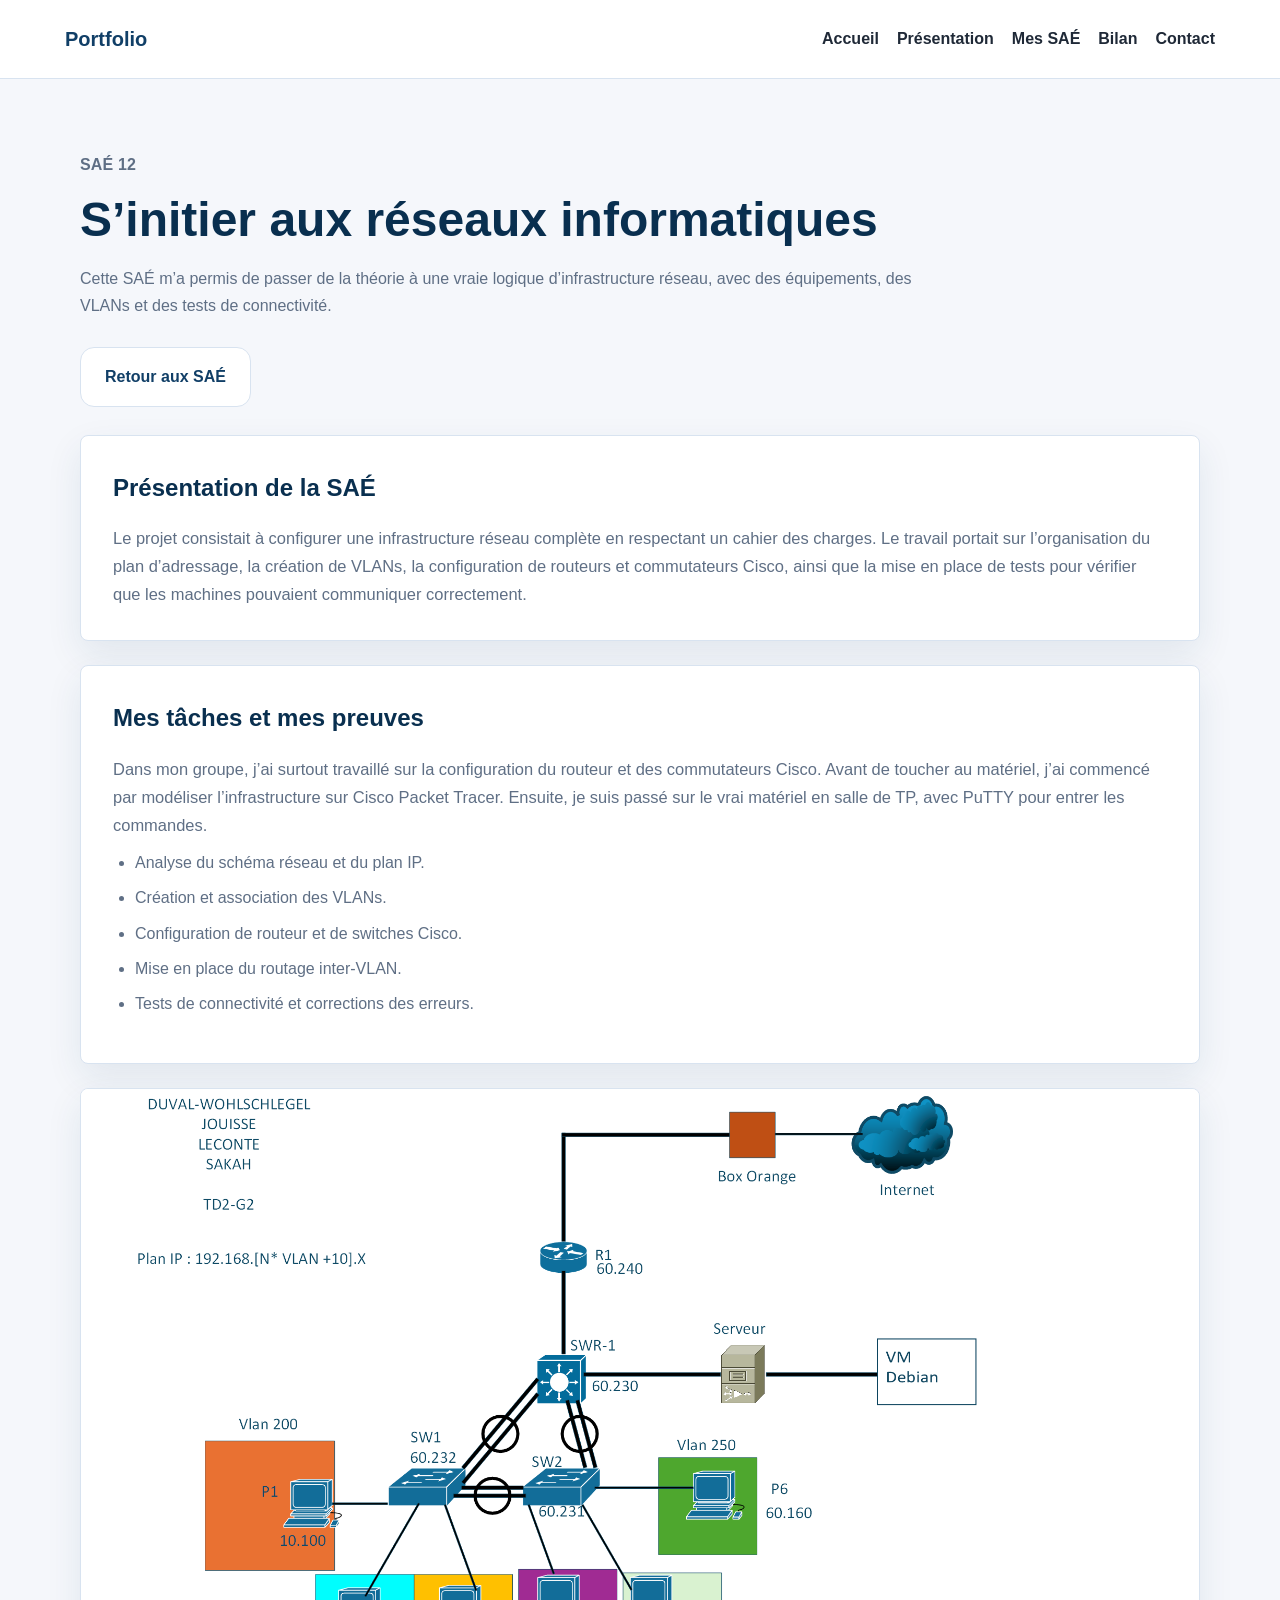
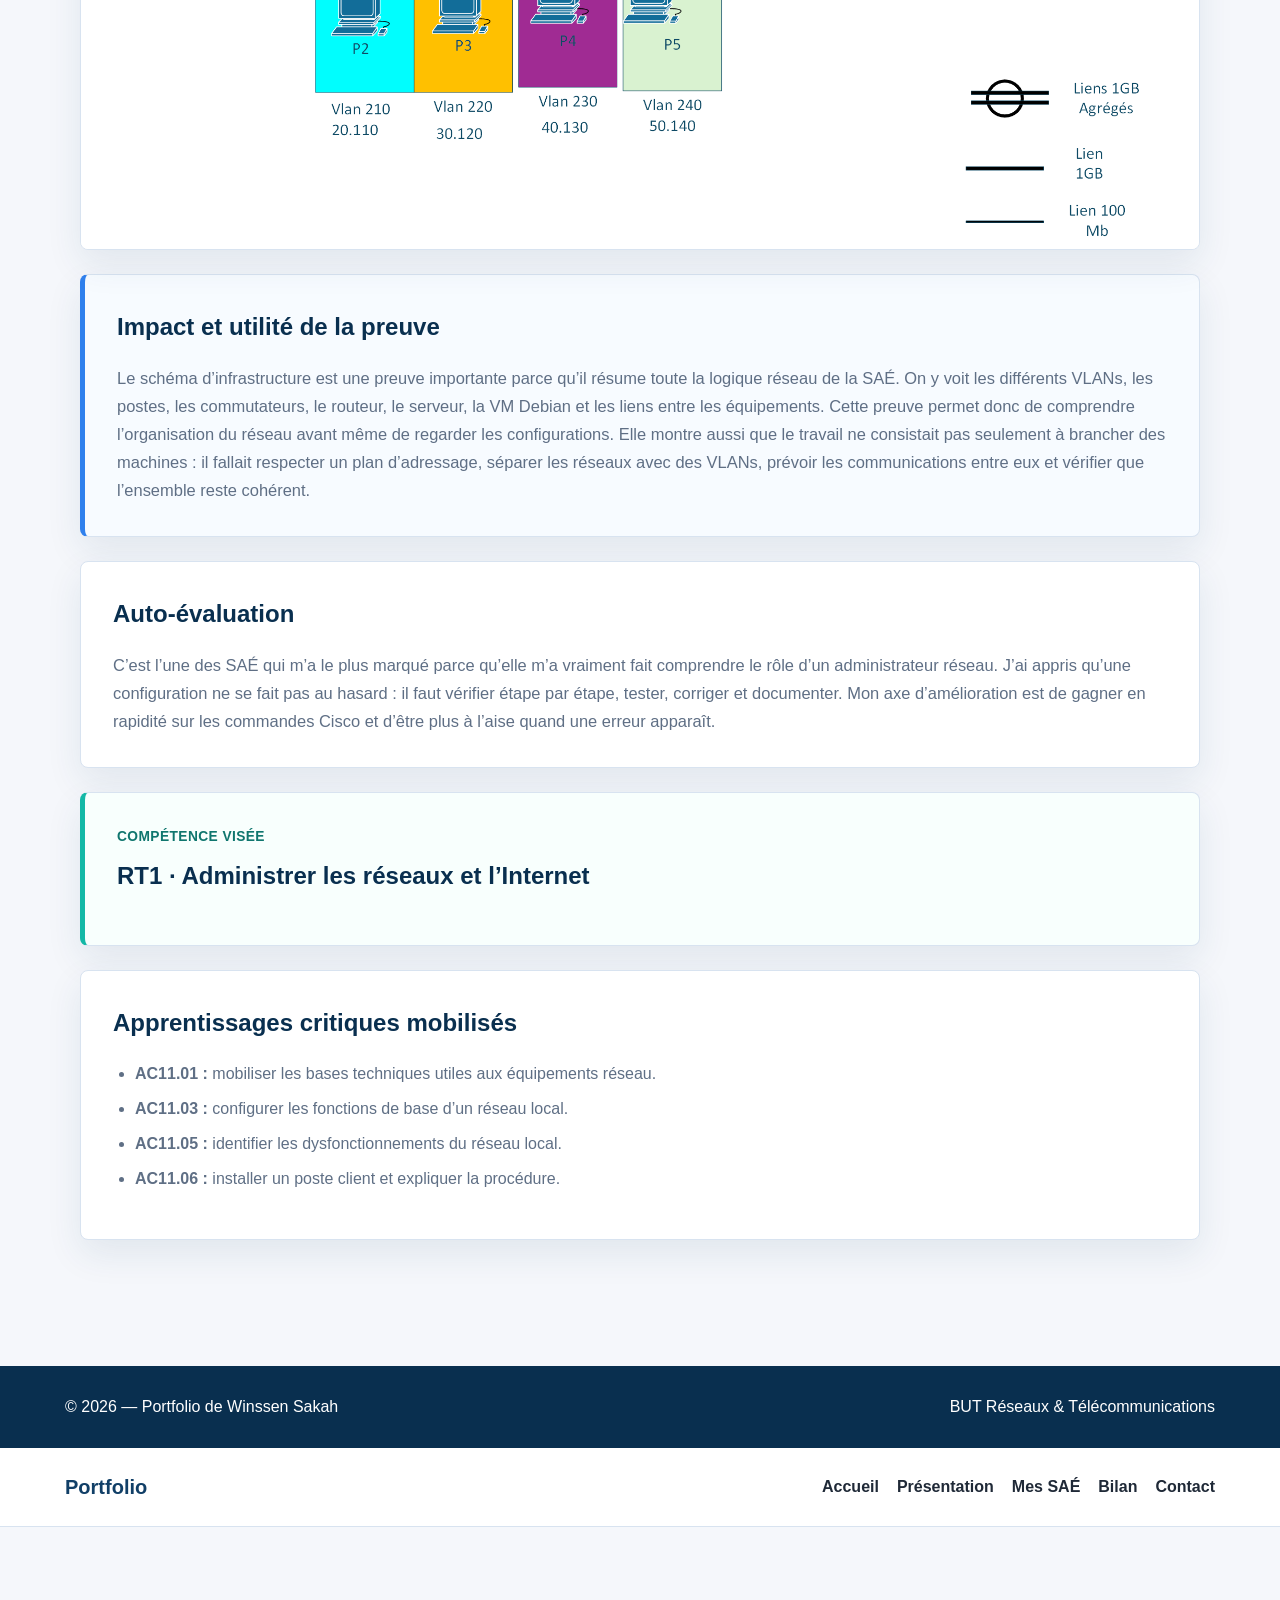
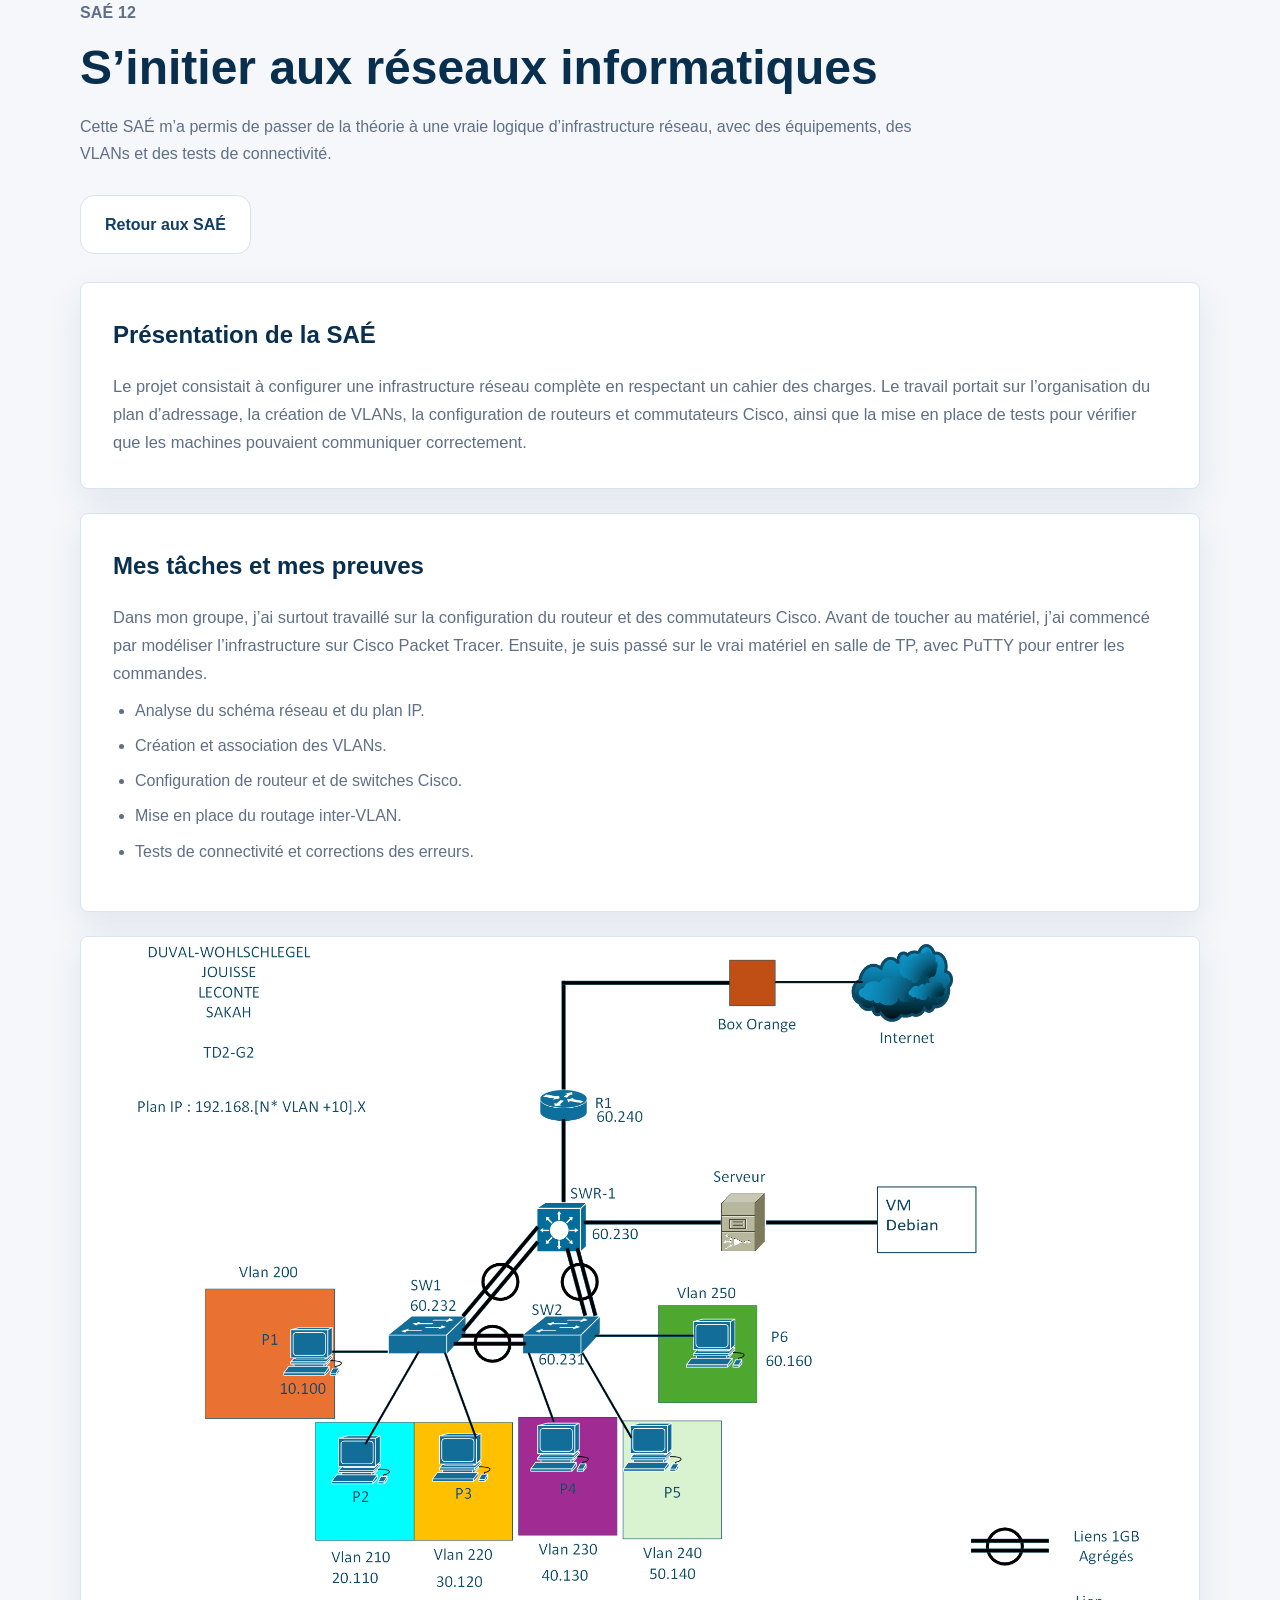
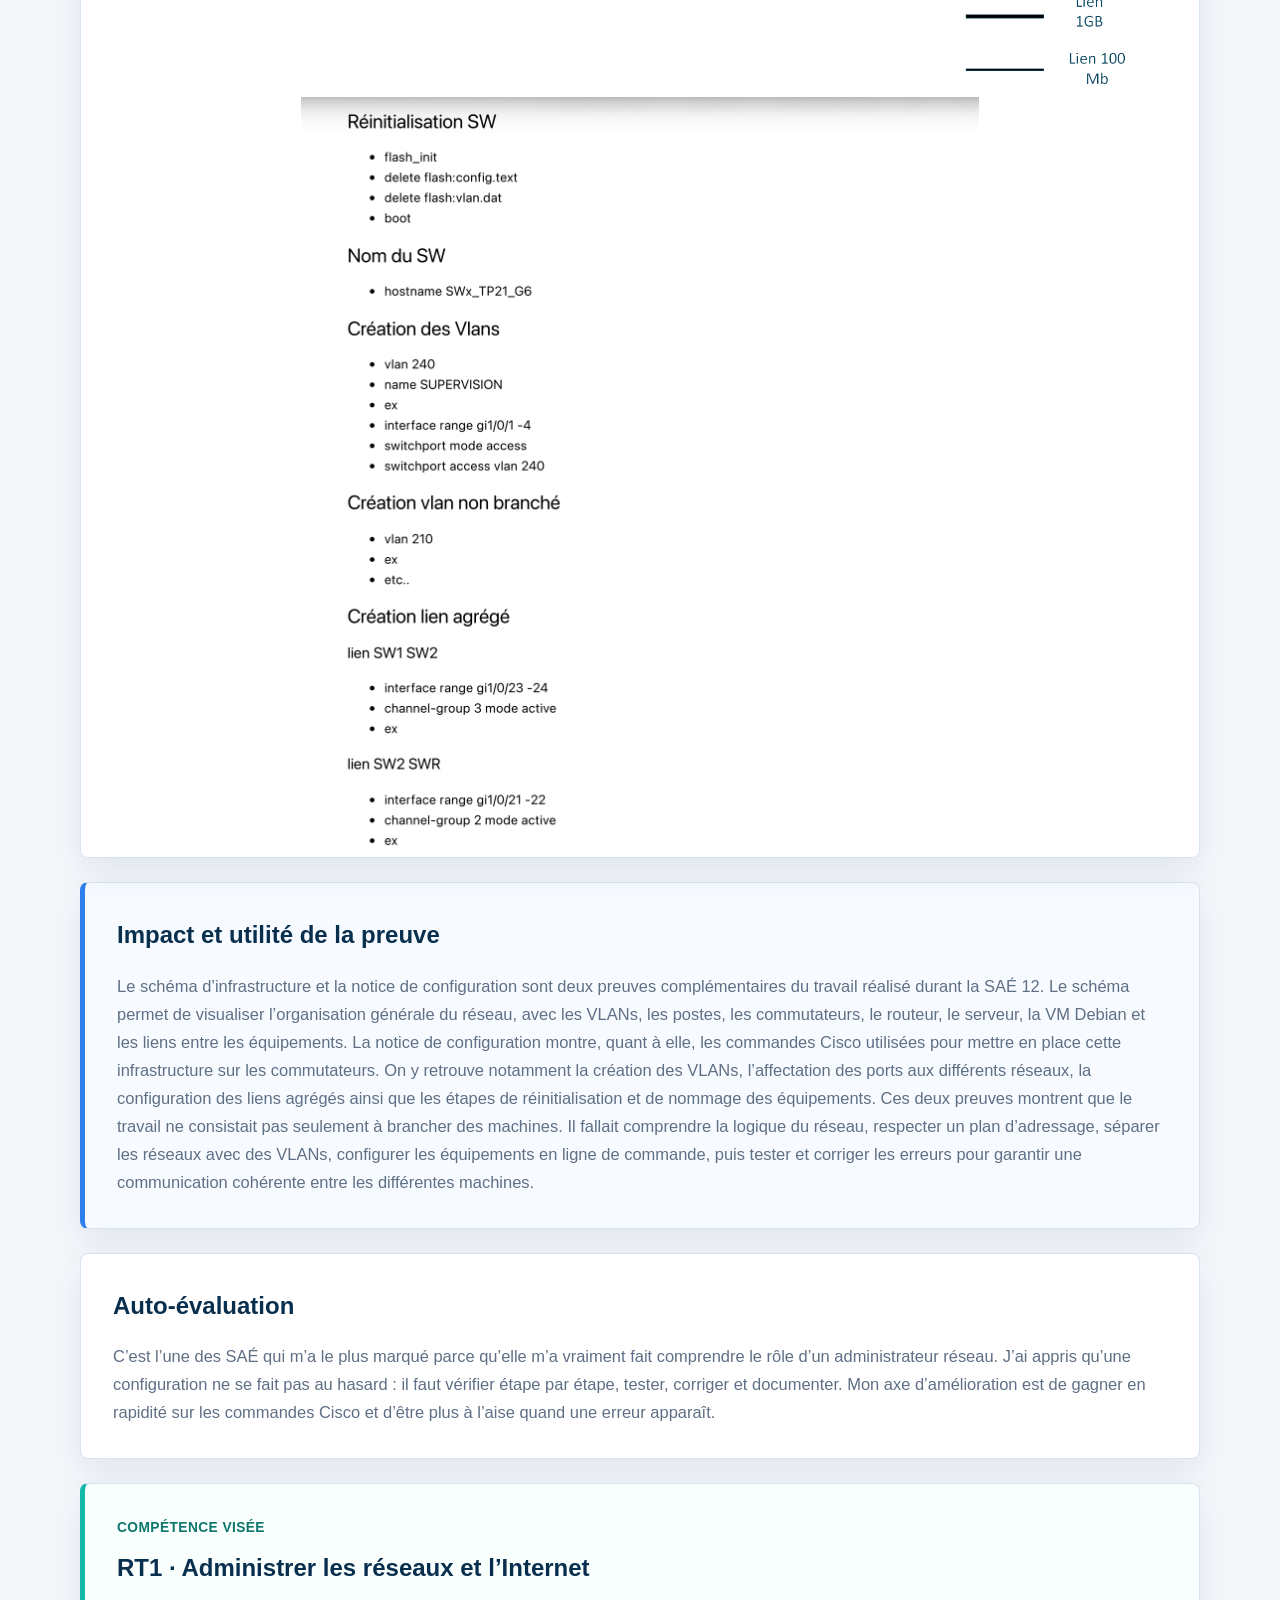
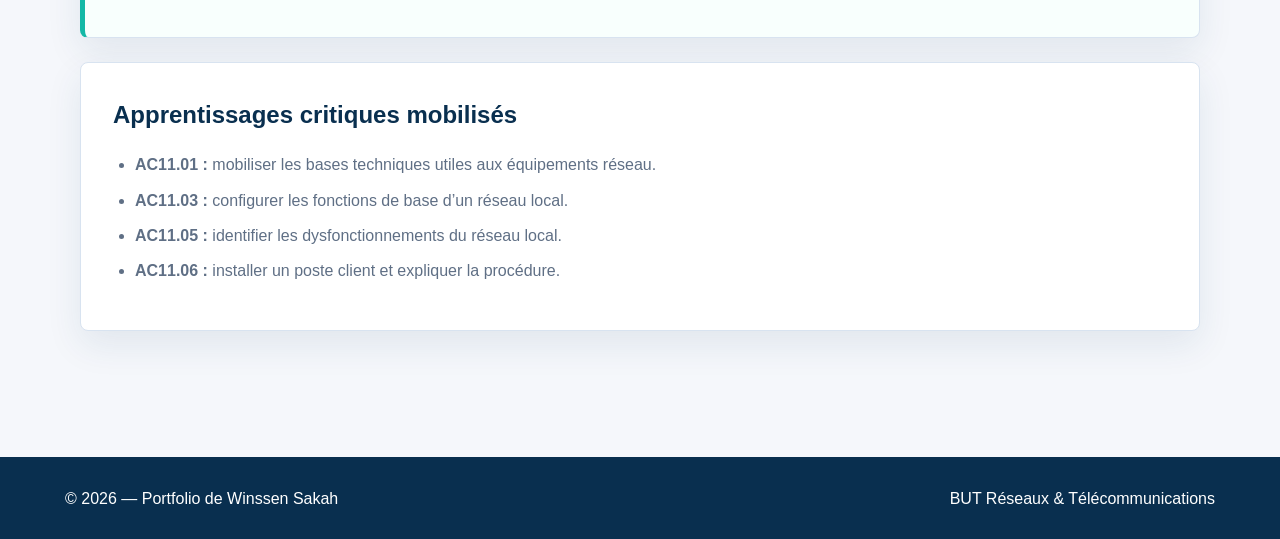
==== commit 5a82f0c8: "Résolution du conflit SAE12" ====
--- a/sae12.html
+++ b/sae12.html
@@ -60,20 +60,18 @@
     <section class="proof-gallery sae12-proof-shot">
       <article class="proof-card proof-image-only">
         <img src="assets/preuve-sae12-visio.png" alt="Schéma de l’infrastructure réseau de la SAÉ 12">
-
-        <img src="assets/preuve-sae12-config-switch.png" alt="Notice de configuration Cisco utilisée pendant la SAÉ 12">
       </article>
     </section>
 
     <section class="portfolio-proof-note">
       <h2>Impact et utilité de la preuve</h2>
       <p>
-        Le schéma d’infrastructure et la notice de configuration sont deux preuves complémentaires du travail réalisé durant la SAÉ 12. Le schéma permet de visualiser l’organisation générale du réseau, avec les VLANs, les postes, les commutateurs, le routeur, le serveur, la VM Debian et les liens entre les équipements.
-
-La notice de configuration montre, quant à elle, les commandes Cisco utilisées pour mettre en place cette infrastructure sur les commutateurs. On y retrouve notamment la création des VLANs, l’affectation des ports aux différents réseaux, la configuration des liens agrégés ainsi que les étapes de réinitialisation et de nommage des équipements.
-
-Ces deux preuves montrent que le travail ne consistait pas seulement à brancher des machines. Il fallait comprendre la logique du réseau, respecter un plan d’adressage, séparer les réseaux avec des VLANs, configurer les équipements en ligne de commande, puis tester et corriger les erreurs pour garantir une communication cohérente entre les différentes machines.
-
+        Le schéma d’infrastructure est une preuve importante parce qu’il résume toute la logique réseau de la SAÉ.
+        On y voit les différents VLANs, les postes, les commutateurs, le routeur, le serveur, la VM Debian
+        et les liens entre les équipements. Cette preuve permet donc de comprendre l’organisation du réseau avant
+        même de regarder les configurations. Elle montre aussi que le travail ne consistait pas seulement à brancher
+        des machines : il fallait respecter un plan d’adressage, séparer les réseaux avec des VLANs, prévoir les
+        communications entre eux et vérifier que l’ensemble reste cohérent.
       </p>
     </section>
 <section class="portfolio-section">
@@ -107,3 +105,113 @@
 
 </body>
 </html>
+
+<!DOCTYPE html>
+<html lang="fr">
+<head>
+  <meta charset="UTF-8">
+  <meta name="viewport" content="width=device-width, initial-scale=1.0">
+  <meta name="description" content="SAÉ 12 - S’initier aux réseaux informatiques">
+  <title>SAÉ 12 | Winssen Sakah</title>
+  <link rel="stylesheet" href="style.css">
+</head>
+<body>
+
+<header class="site-header">
+  <div class="container nav-wrapper">
+    <a href="index.html" class="brand">Portfolio</a>
+
+    <nav class="nav-menu">
+      <a href="index.html">Accueil</a>
+      <a href="presentation.html">Présentation</a>
+      <a href="sae.html">Mes SAÉ</a>
+      <a href="bilan.html">Bilan</a>
+      <a href="index.html#contact">Contact</a>
+    </nav>
+  </div>
+</header>
+
+<main class="page-main">
+  <div class="container sae-page-layout">
+    <section class="page-intro narrow">
+      <p class="kicker">SAÉ 12</p>
+      <h1>S’initier aux réseaux informatiques</h1>
+      <p>Cette SAÉ m’a permis de passer de la théorie à une vraie logique d’infrastructure réseau, avec des équipements, des VLANs et des tests de connectivité.</p>
+      <div class="hero-actions">
+        <a href="sae.html#sae12" class="btn btn-secondary">Retour aux SAÉ</a>
+        
+      </div>
+    </section>
+
+    <section class="portfolio-section">
+      <h2>Présentation de la SAÉ</h2>
+      <p>Le projet consistait à configurer une infrastructure réseau complète en respectant un cahier des charges. Le travail portait sur l’organisation du plan d’adressage, la création de VLANs, la configuration de routeurs et commutateurs Cisco, ainsi que la mise en place de tests pour vérifier que les machines pouvaient communiquer correctement.</p>
+    </section>
+
+    <section class="portfolio-section">
+      <h2>Mes tâches et mes preuves</h2>
+      <p>
+        Dans mon groupe, j’ai surtout travaillé sur la configuration du routeur et des commutateurs Cisco.
+        Avant de toucher au matériel, j’ai commencé par modéliser l’infrastructure sur Cisco Packet Tracer.
+        Ensuite, je suis passé sur le vrai matériel en salle de TP, avec PuTTY pour entrer les commandes.
+      </p>
+      <ul class="styled-list">
+        <li>Analyse du schéma réseau et du plan IP.</li>
+        <li>Création et association des VLANs.</li>
+        <li>Configuration de routeur et de switches Cisco.</li>
+        <li>Mise en place du routage inter-VLAN.</li>
+        <li>Tests de connectivité et corrections des erreurs.</li>
+      </ul>
+    </section>
+
+
+    <section class="proof-gallery sae12-proof-shot">
+      <article class="proof-card proof-image-only">
+        <img src="assets/preuve-sae12-visio.png" alt="Schéma de l’infrastructure réseau de la SAÉ 12">
+
+        <img src="assets/preuve-sae12-config-switch.png" alt="Notice de configuration Cisco utilisée pendant la SAÉ 12">
+      </article>
+    </section>
+
+    <section class="portfolio-proof-note">
+      <h2>Impact et utilité de la preuve</h2>
+      <p>
+        Le schéma d’infrastructure et la notice de configuration sont deux preuves complémentaires du travail réalisé durant la SAÉ 12. Le schéma permet de visualiser l’organisation générale du réseau, avec les VLANs, les postes, les commutateurs, le routeur, le serveur, la VM Debian et les liens entre les équipements.
+
+La notice de configuration montre, quant à elle, les commandes Cisco utilisées pour mettre en place cette infrastructure sur les commutateurs. On y retrouve notamment la création des VLANs, l’affectation des ports aux différents réseaux, la configuration des liens agrégés ainsi que les étapes de réinitialisation et de nommage des équipements.
+
+Ces deux preuves montrent que le travail ne consistait pas seulement à brancher des machines. Il fallait comprendre la logique du réseau, respecter un plan d’adressage, séparer les réseaux avec des VLANs, configurer les équipements en ligne de commande, puis tester et corriger les erreurs pour garantir une communication cohérente entre les différentes machines.
+
+      </p>
+    </section>
+<section class="portfolio-section">
+      <h2>Auto-évaluation</h2>
+      <p>C’est l’une des SAÉ qui m’a le plus marqué parce qu’elle m’a vraiment fait comprendre le rôle d’un administrateur réseau. J’ai appris qu’une configuration ne se fait pas au hasard : il faut vérifier étape par étape, tester, corriger et documenter. Mon axe d’amélioration est de gagner en rapidité sur les commandes Cisco et d’être plus à l’aise quand une erreur apparaît.</p>
+    </section>
+
+    <section class="competency-card">
+      <p class="skill-eyebrow">Compétence visée</p>
+      <h2>RT1 · Administrer les réseaux et l’Internet</h2>
+    </section>
+
+    <section class="portfolio-section">
+      <h2>Apprentissages critiques mobilisés</h2>
+      <ul class="styled-list">
+        <li><strong>AC11.01 :</strong> mobiliser les bases techniques utiles aux équipements réseau.</li>
+        <li><strong>AC11.03 :</strong> configurer les fonctions de base d’un réseau local.</li>
+        <li><strong>AC11.05 :</strong> identifier les dysfonctionnements du réseau local.</li>
+        <li><strong>AC11.06 :</strong> installer un poste client et expliquer la procédure.</li>
+      </ul>
+    </section>
+  </div>
+</main>
+
+<footer class="site-footer">
+  <div class="container footer-wrapper">
+    <p>© 2026 — Portfolio de Winssen Sakah</p>
+    <p>BUT Réseaux &amp; Télécommunications</p>
+  </div>
+</footer>
+
+</body>
+</html>
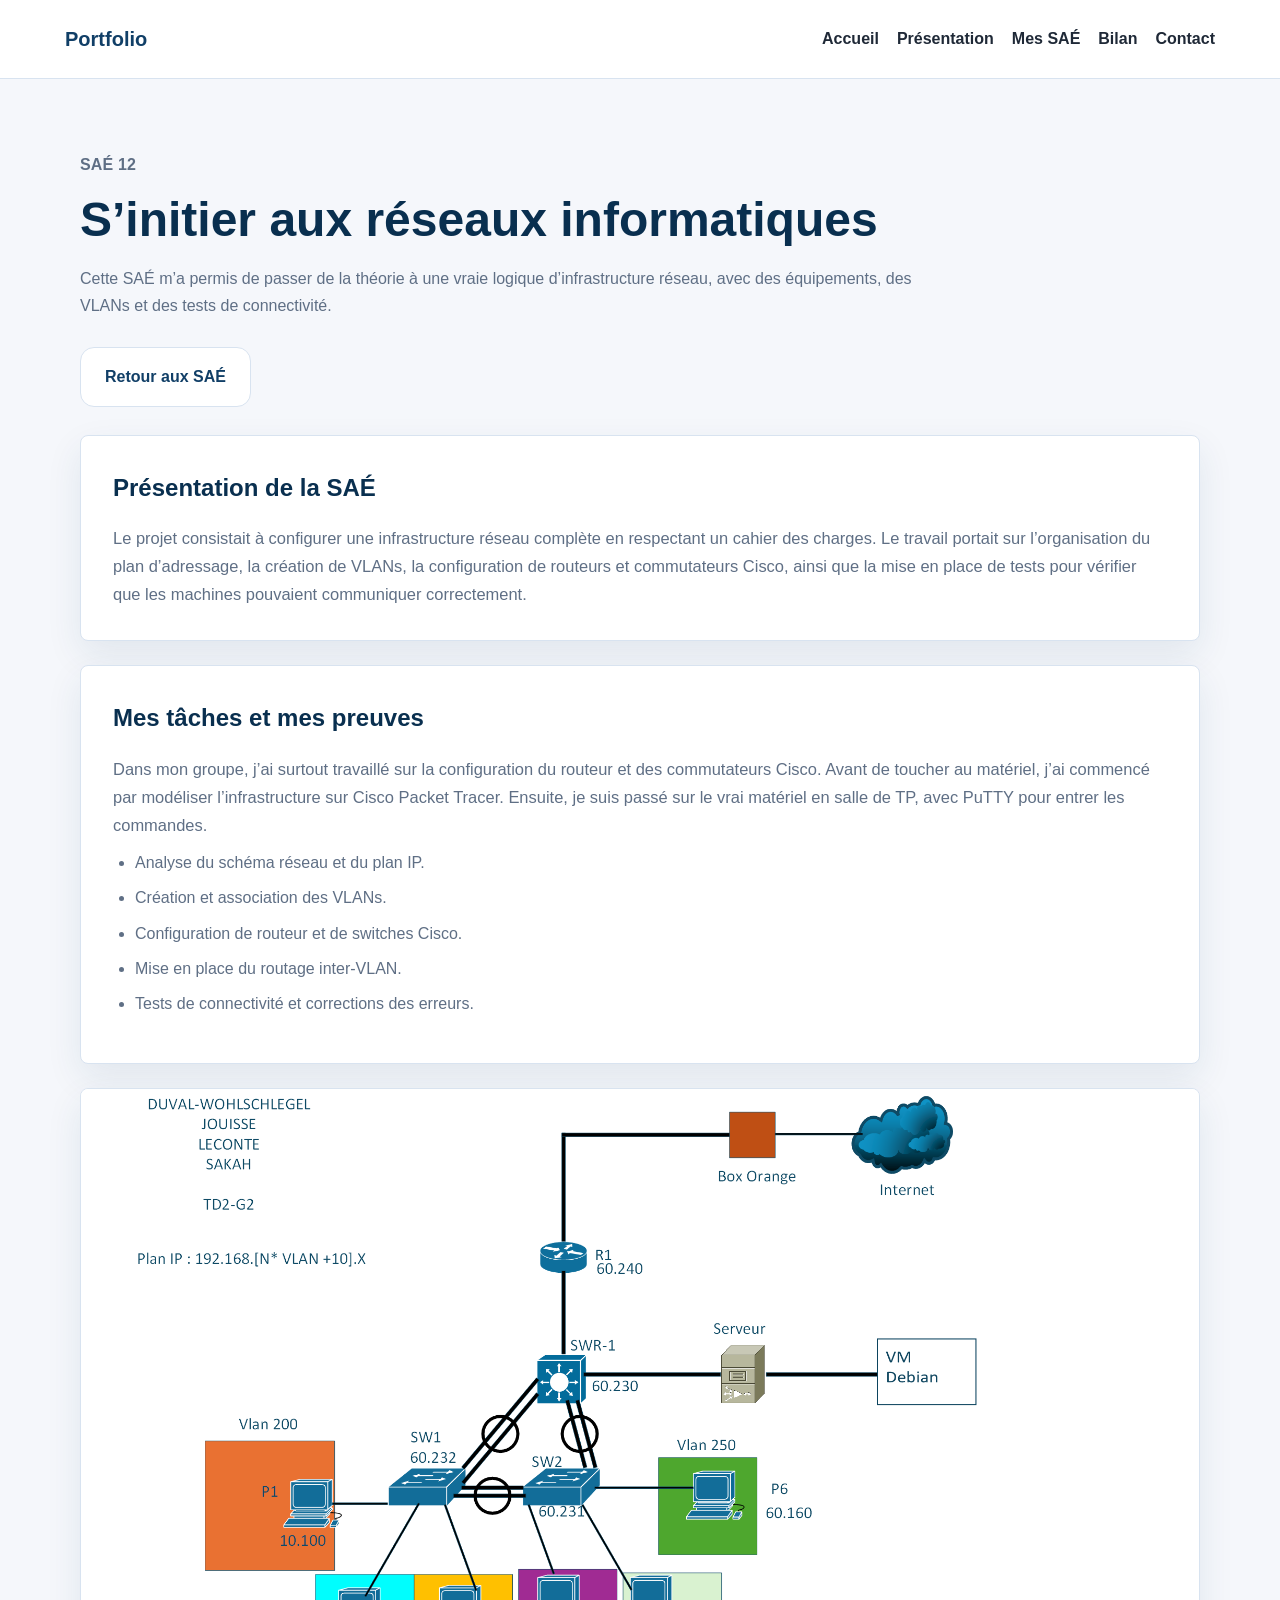
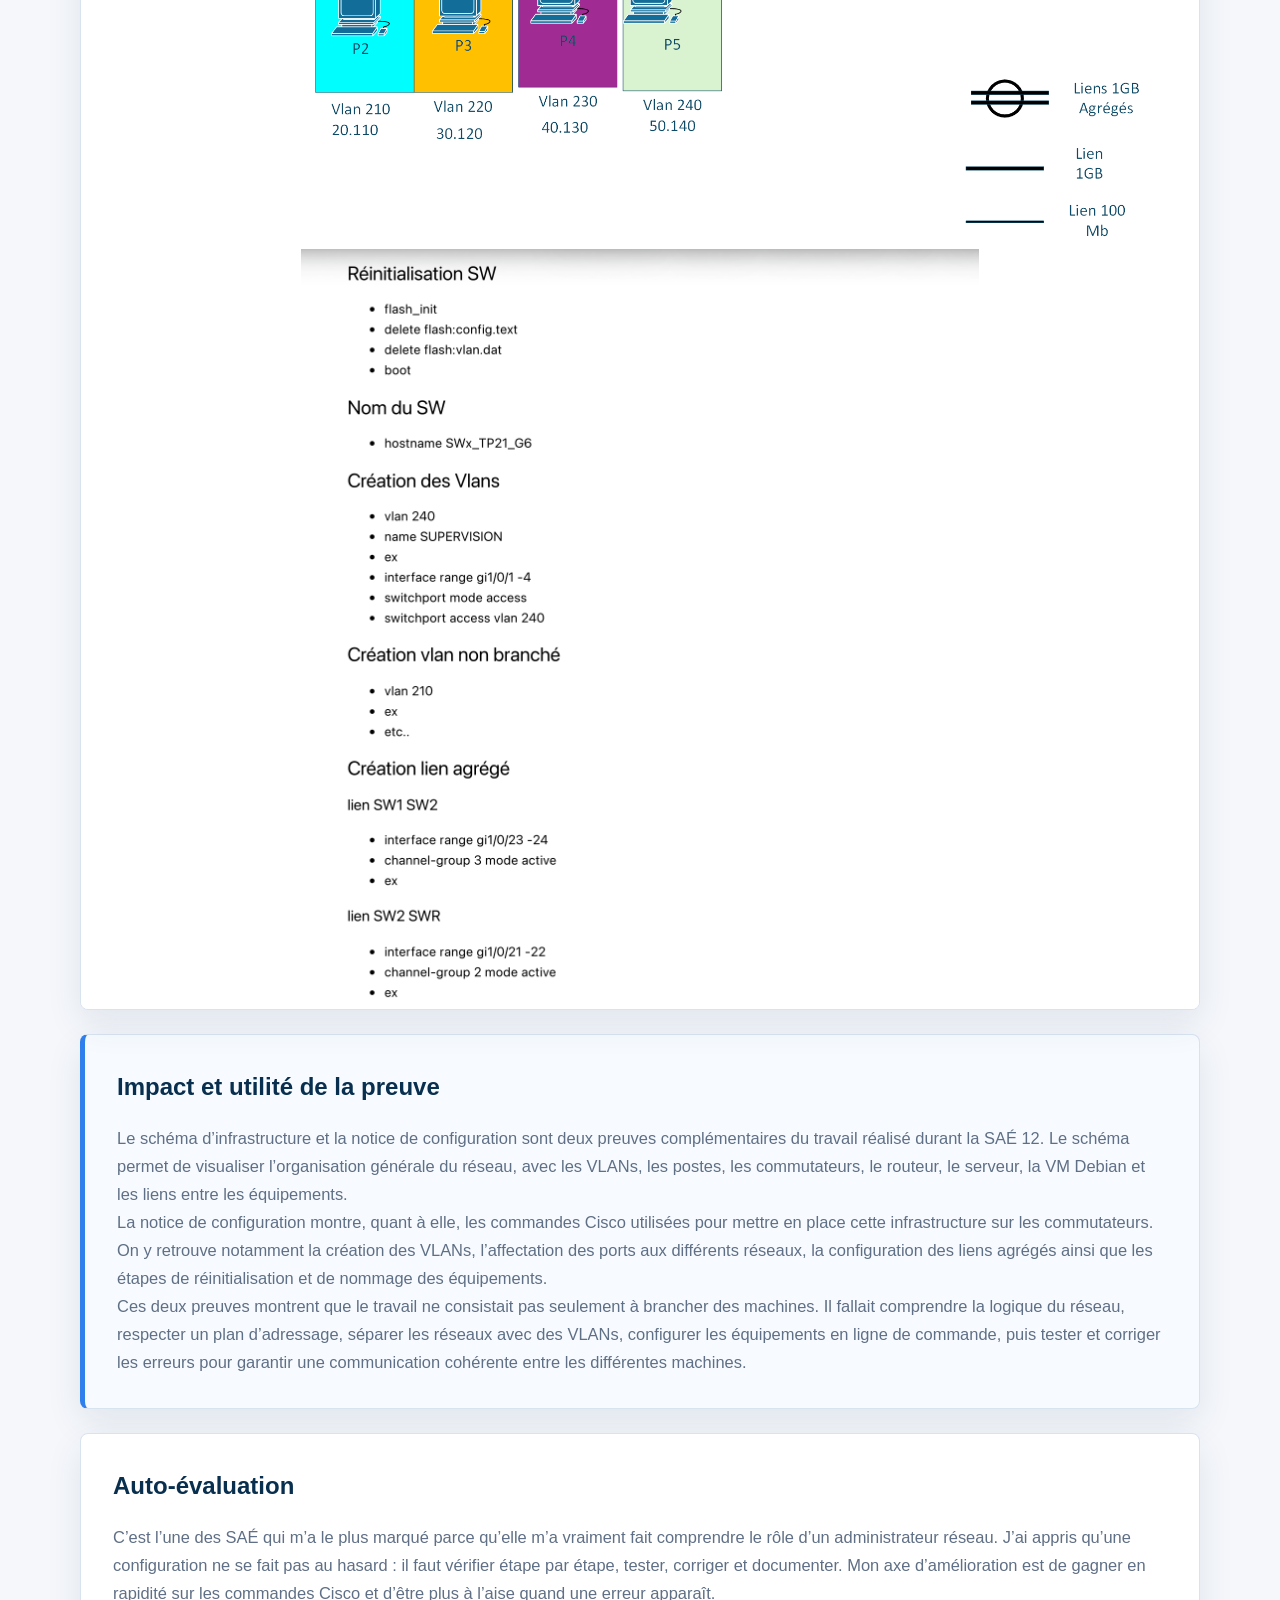
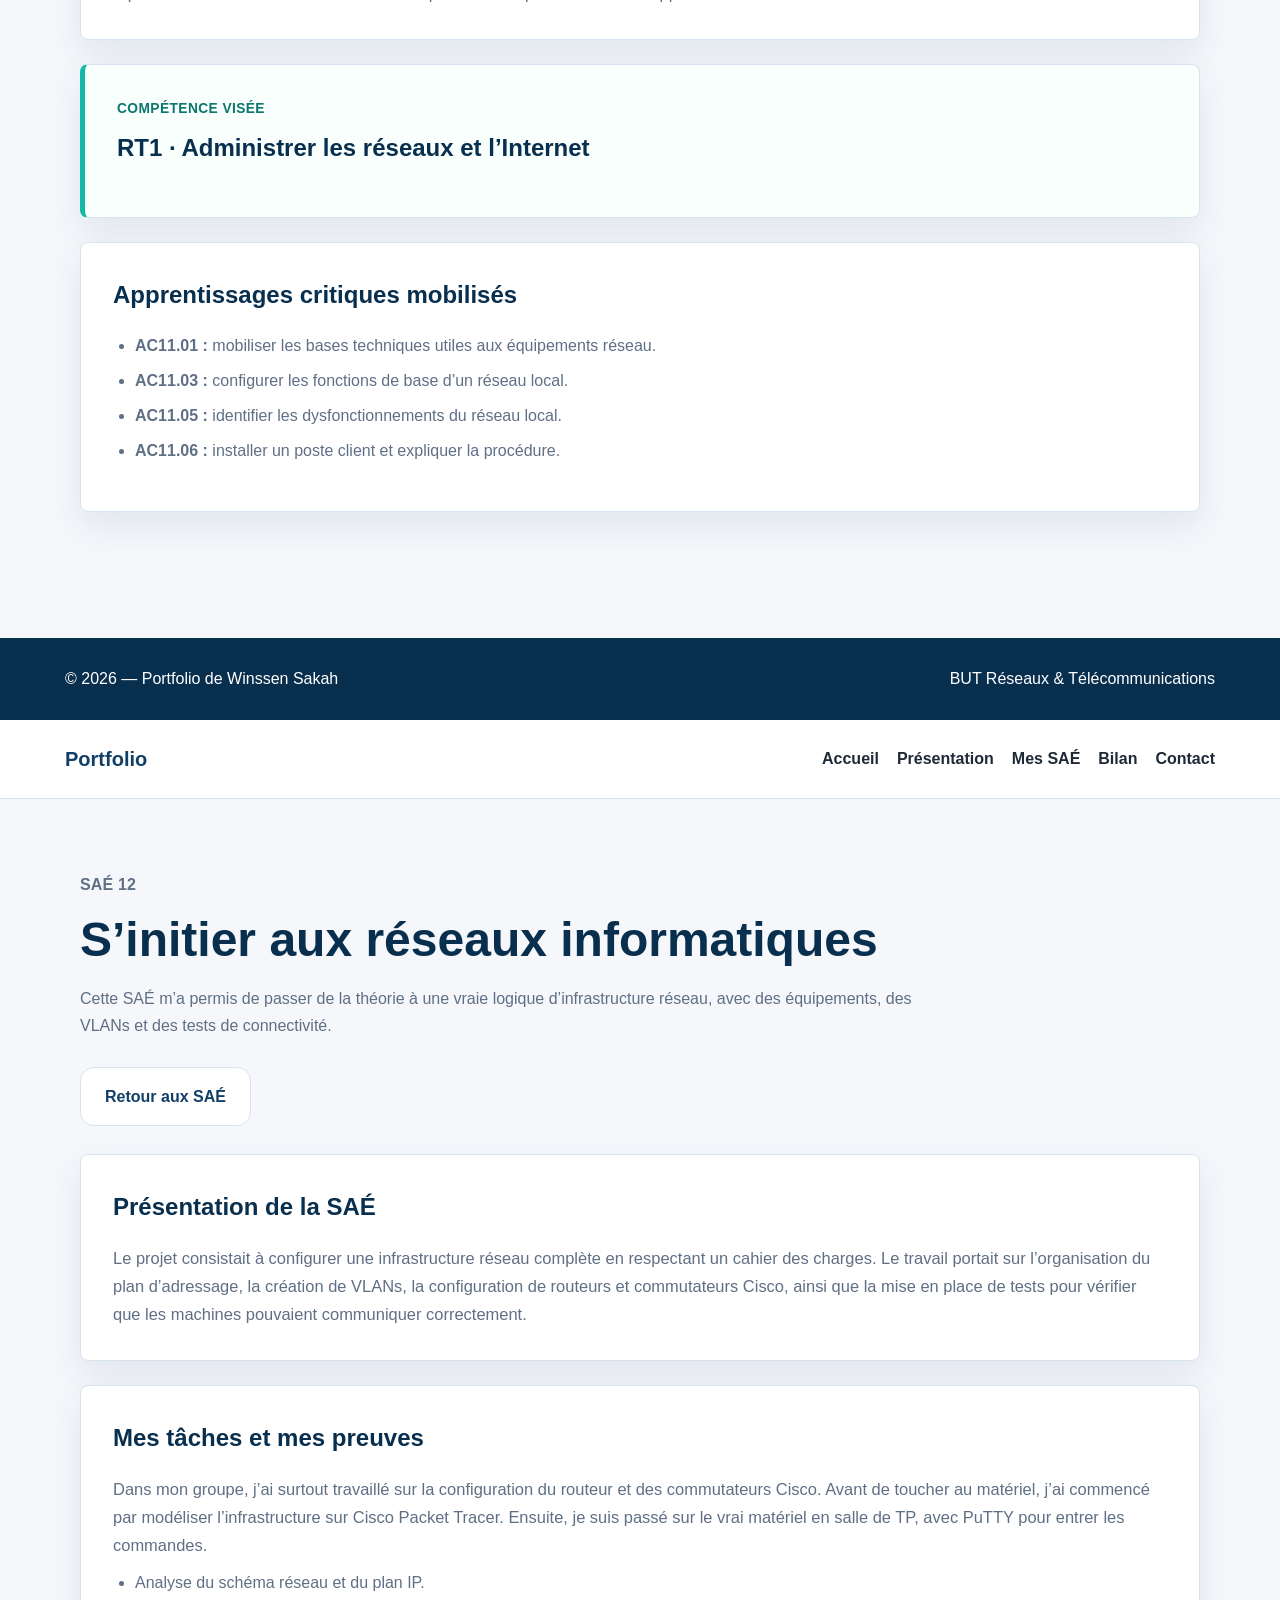
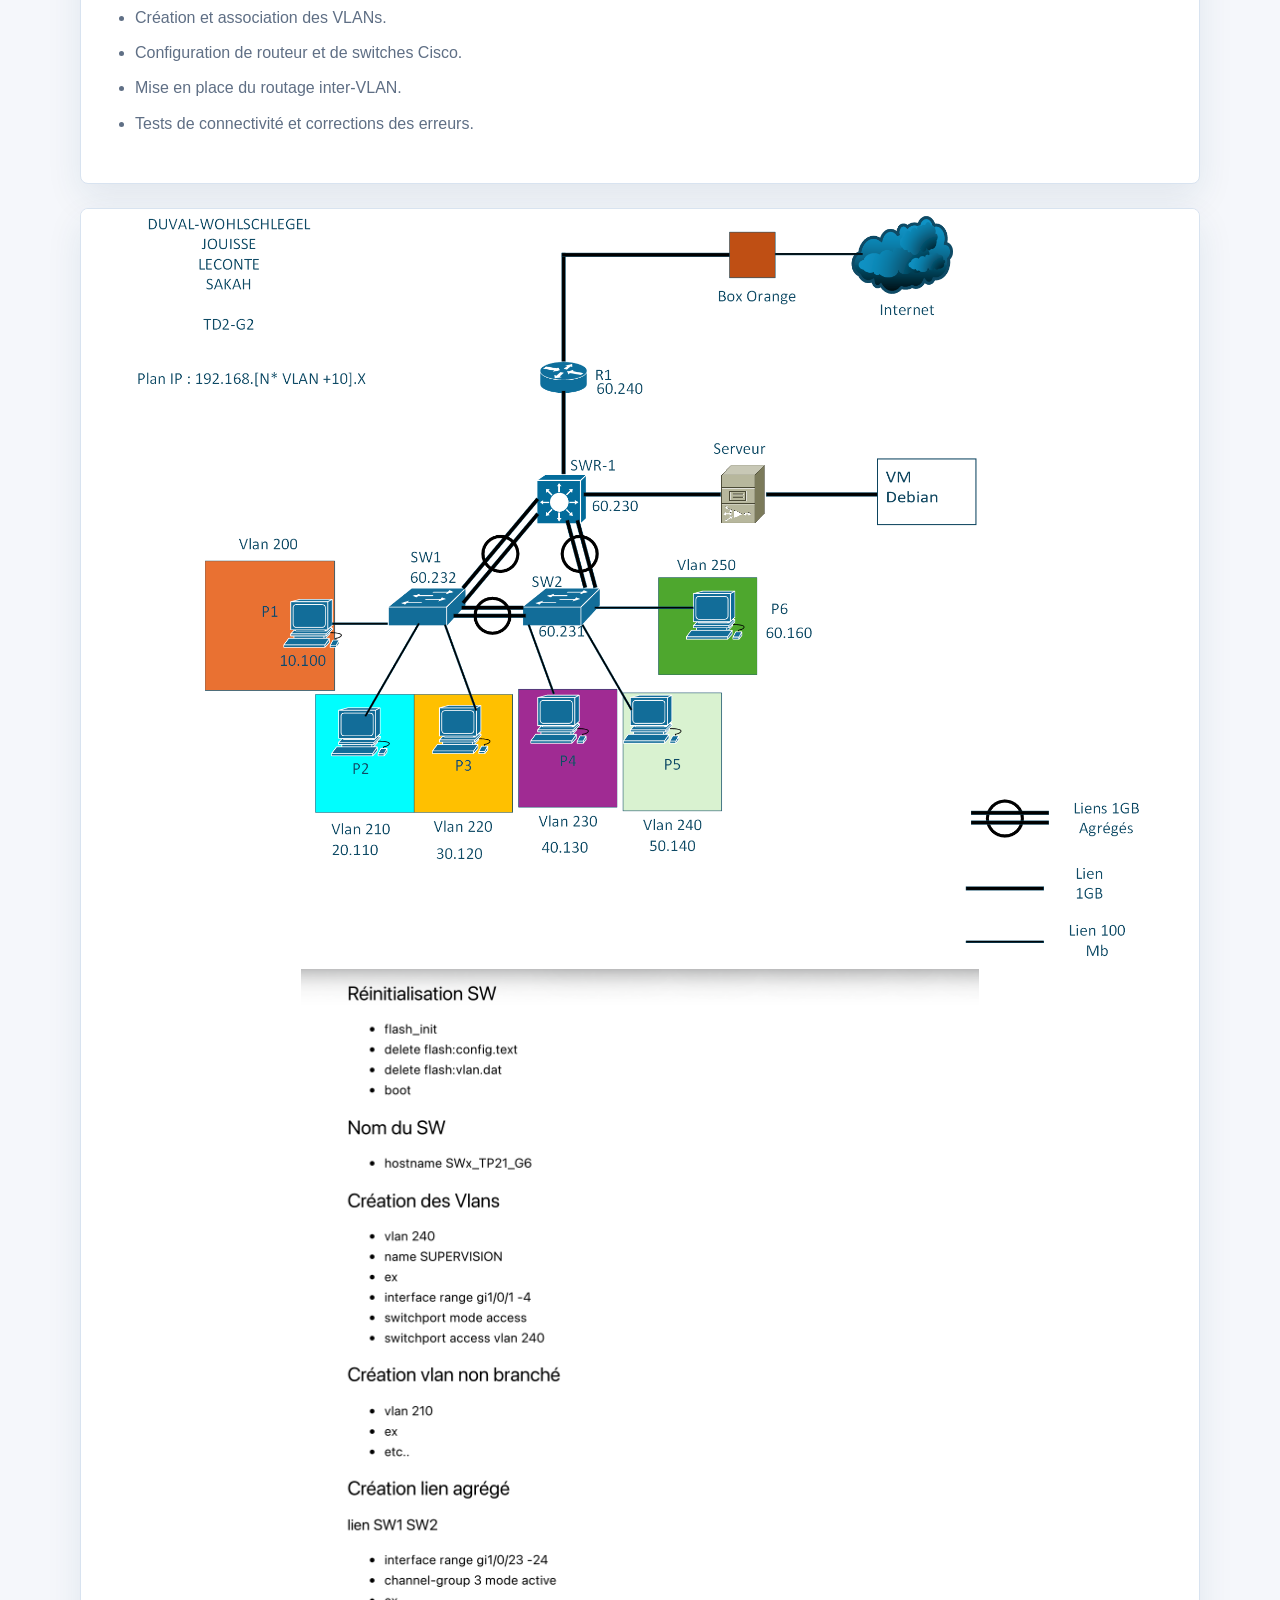
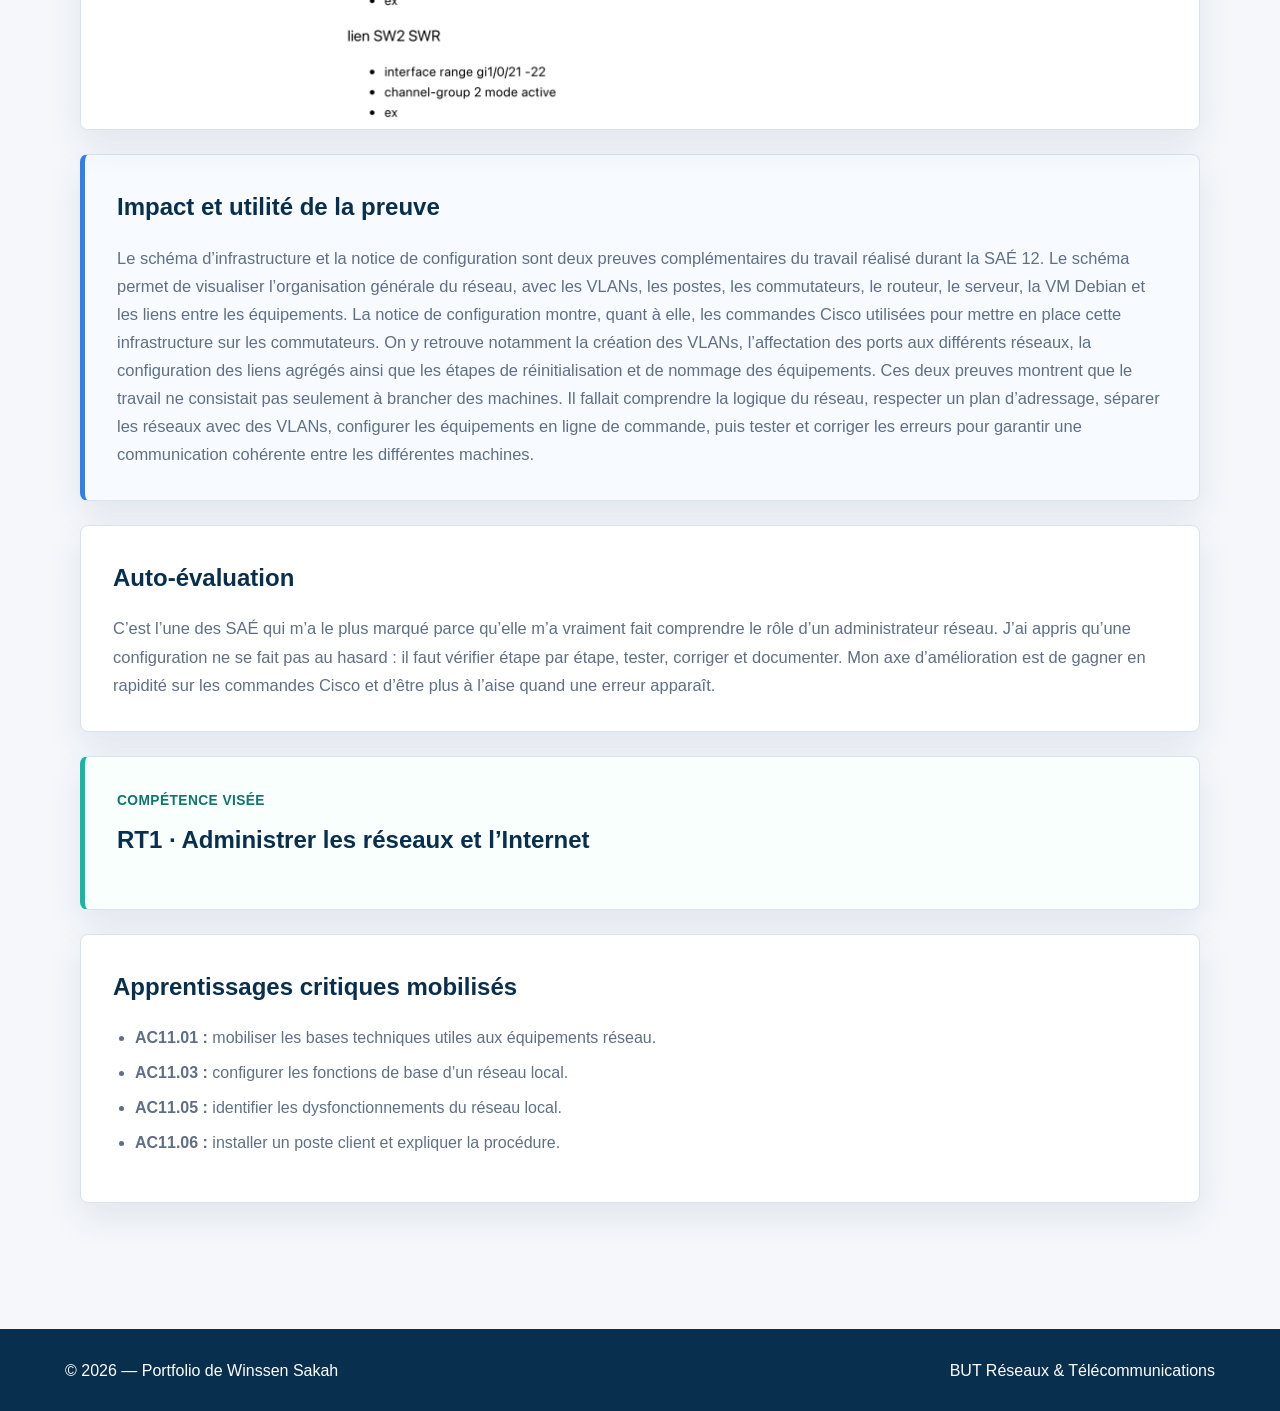
==== commit c9b572dd: "Correction contenu SAE12" ====
--- a/sae12.html
+++ b/sae12.html
@@ -60,20 +60,23 @@
     <section class="proof-gallery sae12-proof-shot">
       <article class="proof-card proof-image-only">
         <img src="assets/preuve-sae12-visio.png" alt="Schéma de l’infrastructure réseau de la SAÉ 12">
-      </article>
-    </section>
-
-    <section class="portfolio-proof-note">
-      <h2>Impact et utilité de la preuve</h2>
-      <p>
-        Le schéma d’infrastructure est une preuve importante parce qu’il résume toute la logique réseau de la SAÉ.
-        On y voit les différents VLANs, les postes, les commutateurs, le routeur, le serveur, la VM Debian
-        et les liens entre les équipements. Cette preuve permet donc de comprendre l’organisation du réseau avant
-        même de regarder les configurations. Elle montre aussi que le travail ne consistait pas seulement à brancher
-        des machines : il fallait respecter un plan d’adressage, séparer les réseaux avec des VLANs, prévoir les
-        communications entre eux et vérifier que l’ensemble reste cohérent.
-      </p>
-    </section>
+
+    <img src="assets/preuve-sae12-config-switch.png" alt="Notice de configuration Cisco utilisée pendant la SAÉ 12">
+  </article>
+</section>
+
+<section class="portfolio-proof-note">
+  <h2>Impact et utilité de la preuve</h2>
+  <p>
+    Le schéma d’infrastructure et la notice de configuration sont deux preuves complémentaires du travail réalisé durant la SAÉ 12. Le schéma permet de visualiser l’organisation générale du réseau, avec les VLANs, les postes, les commutateurs, le routeur, le serveur, la VM Debian et les liens entre les équipements.
+  </p>
+  <p>
+    La notice de configuration montre, quant à elle, les commandes Cisco utilisées pour mettre en place cette infrastructure sur les commutateurs. On y retrouve notamment la création des VLANs, l’affectation des ports aux différents réseaux, la configuration des liens agrégés ainsi que les étapes de réinitialisation et de nommage des équipements.
+  </p>
+  <p>
+    Ces deux preuves montrent que le travail ne consistait pas seulement à brancher des machines. Il fallait comprendre la logique du réseau, respecter un plan d’adressage, séparer les réseaux avec des VLANs, configurer les équipements en ligne de commande, puis tester et corriger les erreurs pour garantir une communication cohérente entre les différentes machines.
+  </p>
+</section>
 <section class="portfolio-section">
       <h2>Auto-évaluation</h2>
       <p>C’est l’une des SAÉ qui m’a le plus marqué parce qu’elle m’a vraiment fait comprendre le rôle d’un administrateur réseau. J’ai appris qu’une configuration ne se fait pas au hasard : il faut vérifier étape par étape, tester, corriger et documenter. Mon axe d’amélioration est de gagner en rapidité sur les commandes Cisco et d’être plus à l’aise quand une erreur apparaît.</p>
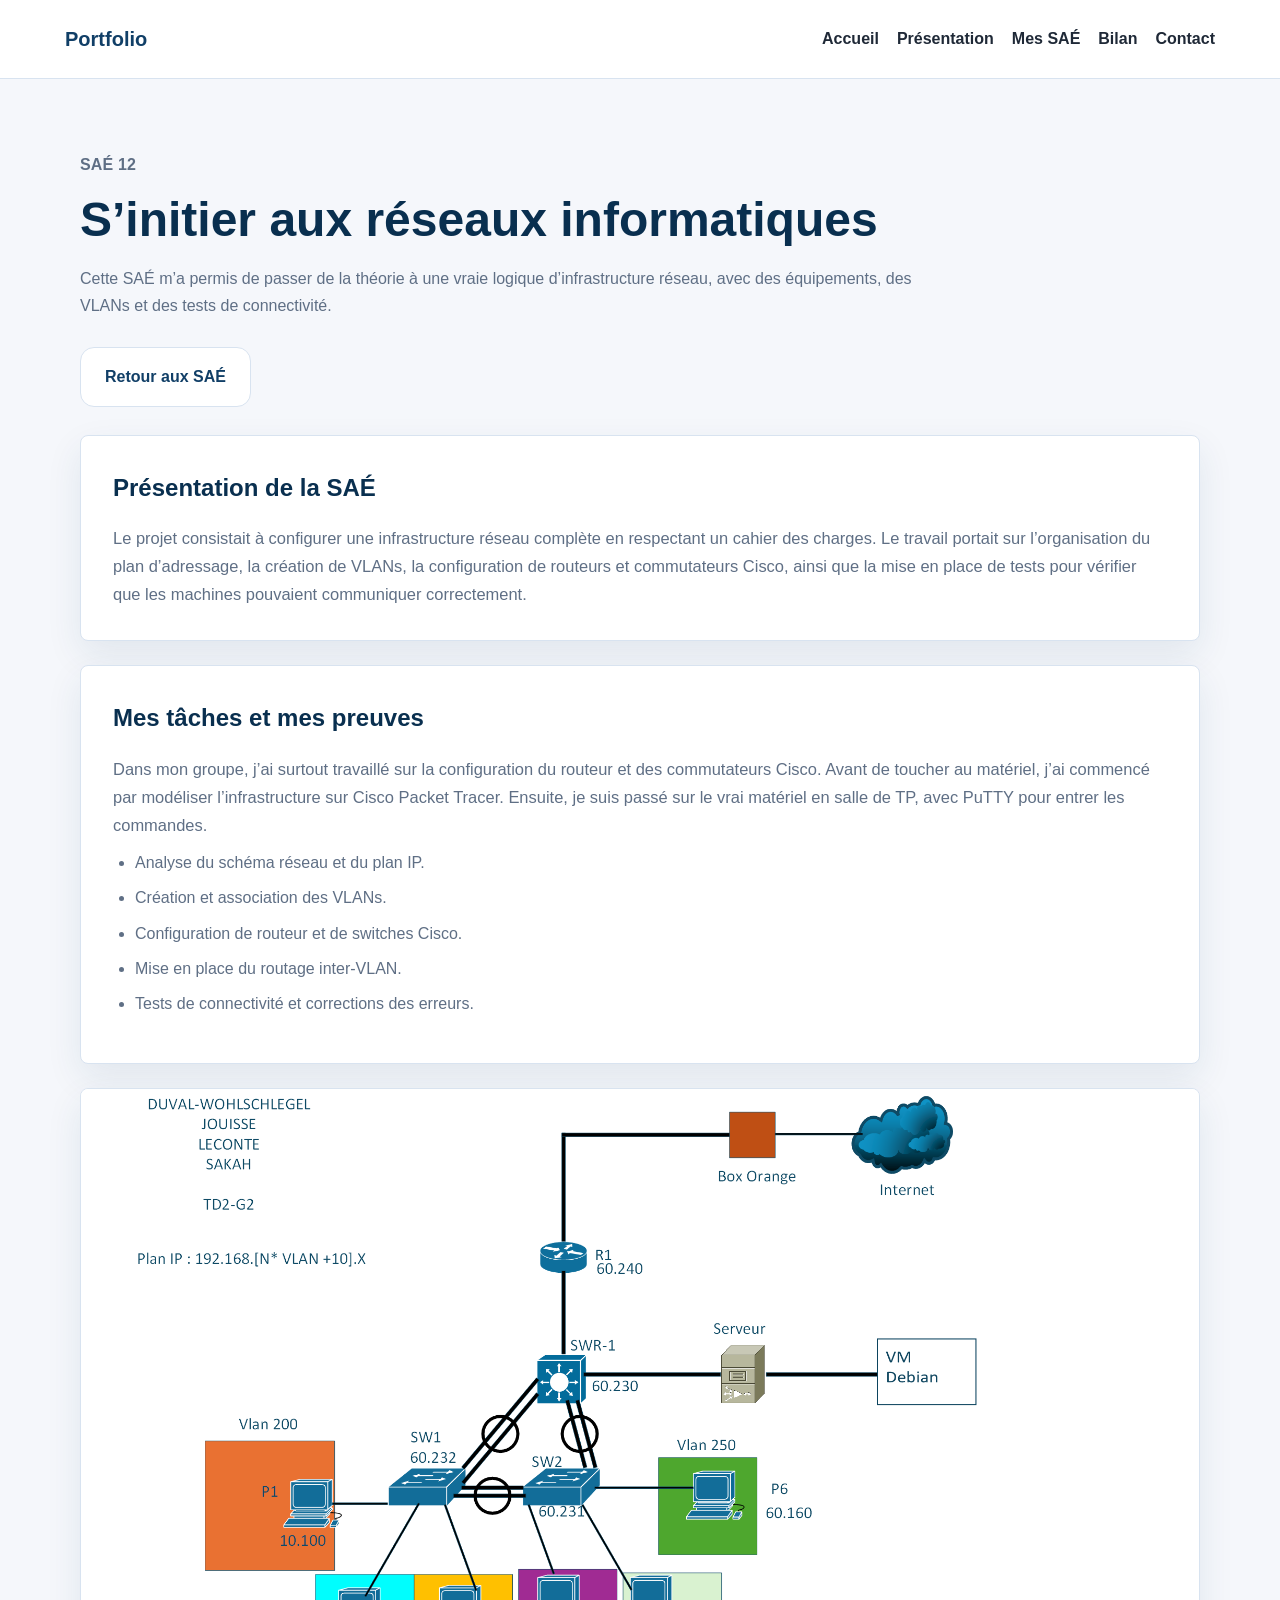
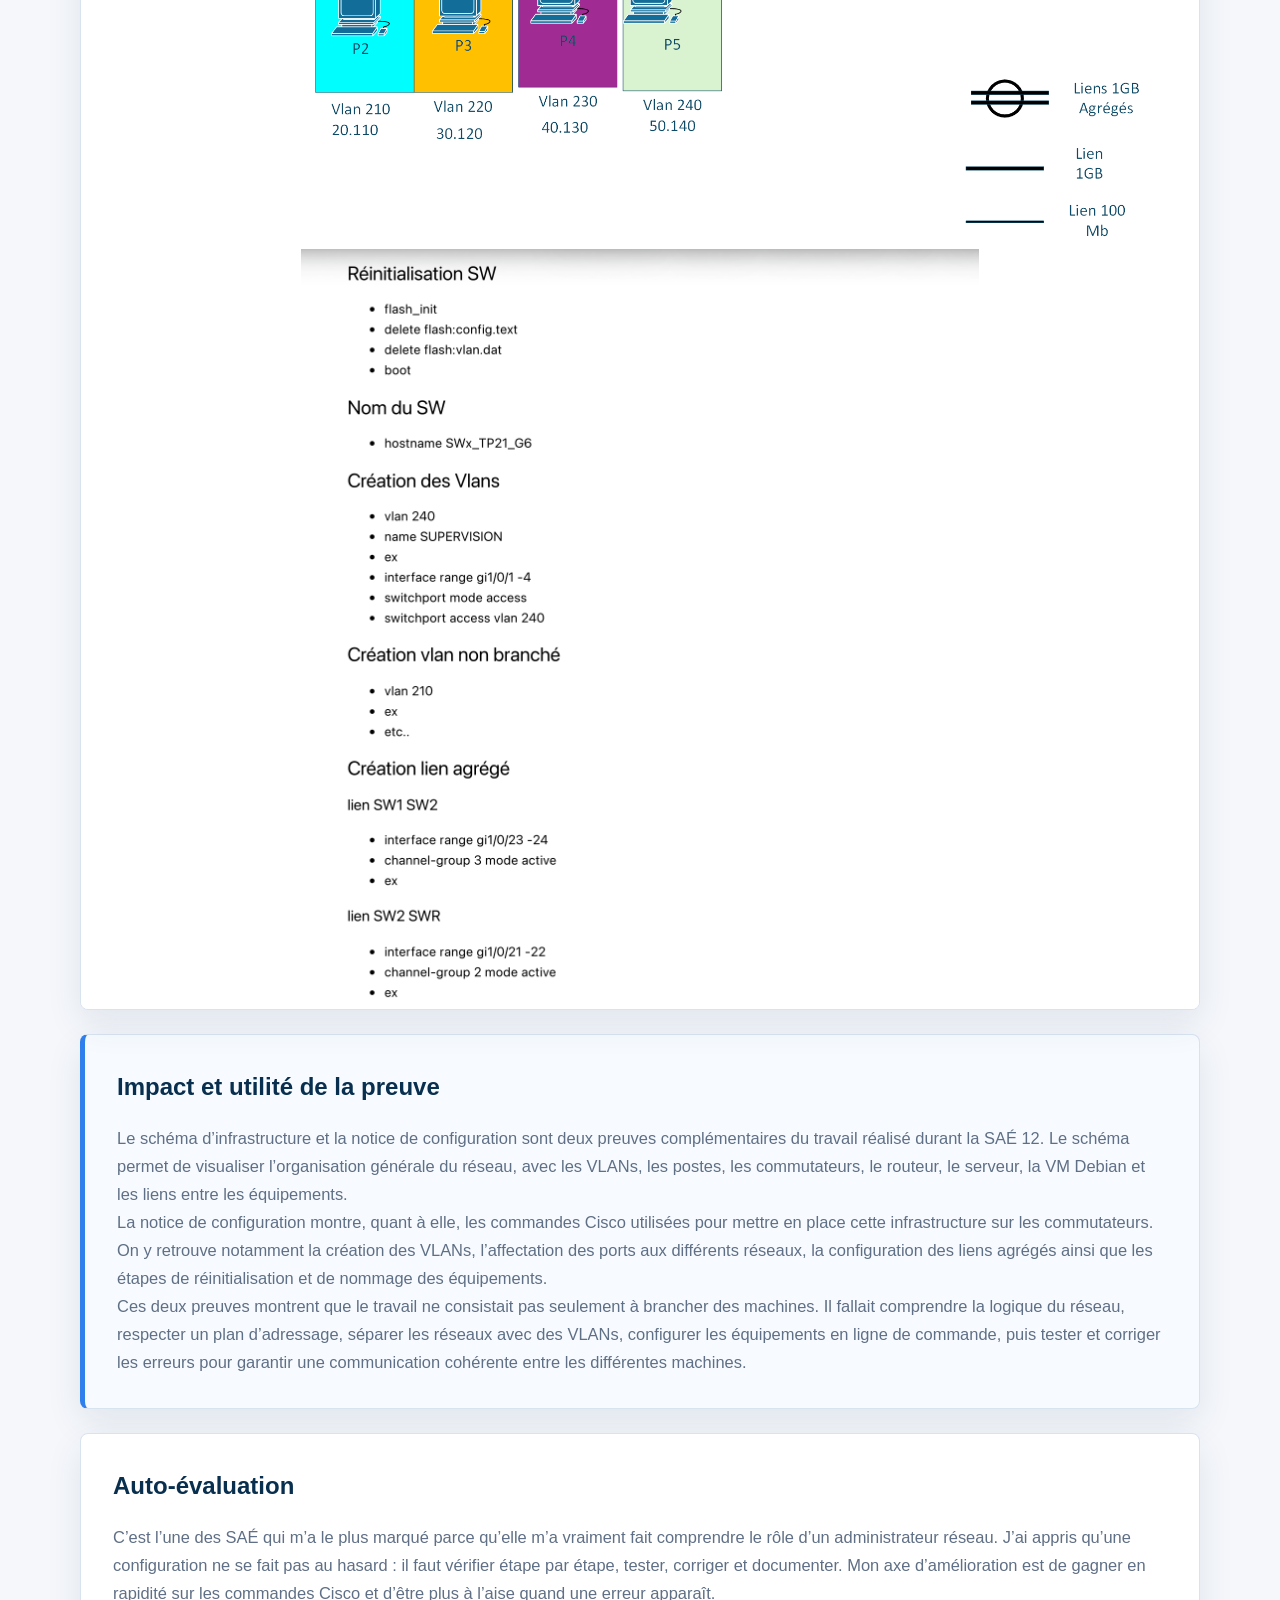
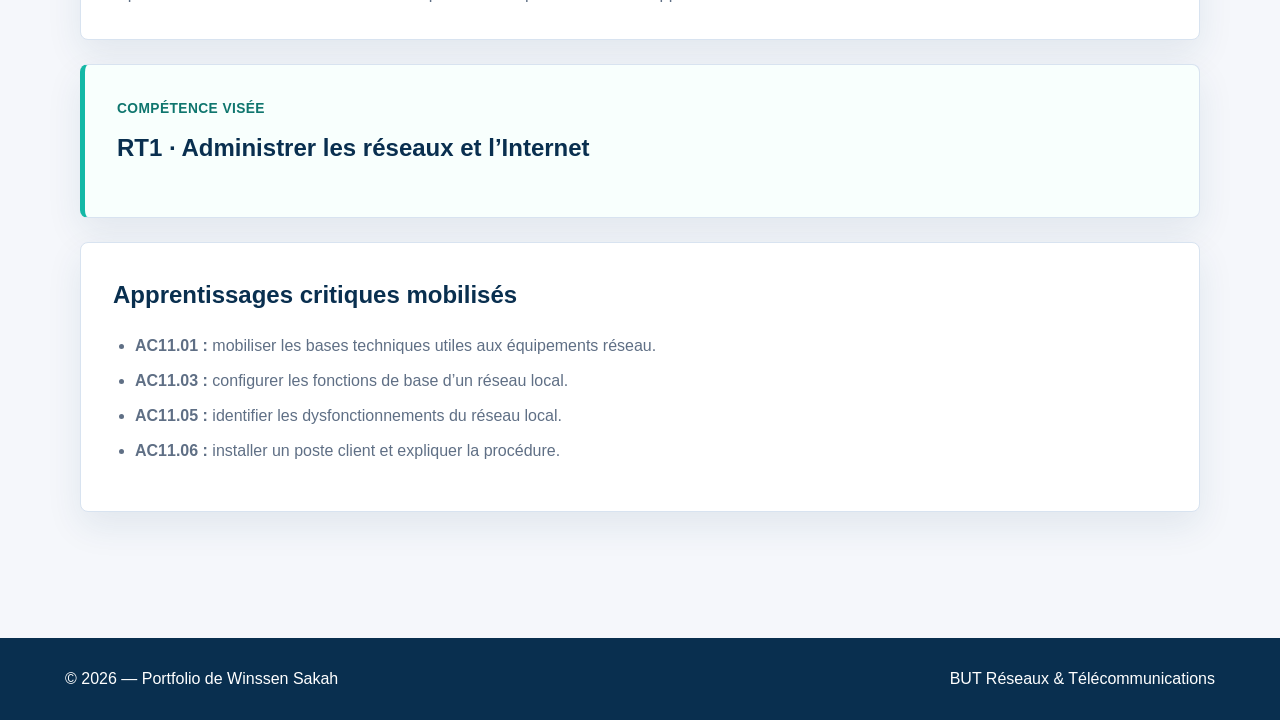
==== commit 6977ef89: "Correction duplication SAÉ 12" ====
--- a/sae12.html
+++ b/sae12.html
@@ -1,114 +1,3 @@
-<!DOCTYPE html>
-<html lang="fr">
-<head>
-  <meta charset="UTF-8">
-  <meta name="viewport" content="width=device-width, initial-scale=1.0">
-  <meta name="description" content="SAÉ 12 - S’initier aux réseaux informatiques">
-  <title>SAÉ 12 | Winssen Sakah</title>
-  <link rel="stylesheet" href="style.css">
-</head>
-<body>
-
-<header class="site-header">
-  <div class="container nav-wrapper">
-    <a href="index.html" class="brand">Portfolio</a>
-
-    <nav class="nav-menu">
-      <a href="index.html">Accueil</a>
-      <a href="presentation.html">Présentation</a>
-      <a href="sae.html">Mes SAÉ</a>
-      <a href="bilan.html">Bilan</a>
-      <a href="index.html#contact">Contact</a>
-    </nav>
-  </div>
-</header>
-
-<main class="page-main">
-  <div class="container sae-page-layout">
-    <section class="page-intro narrow">
-      <p class="kicker">SAÉ 12</p>
-      <h1>S’initier aux réseaux informatiques</h1>
-      <p>Cette SAÉ m’a permis de passer de la théorie à une vraie logique d’infrastructure réseau, avec des équipements, des VLANs et des tests de connectivité.</p>
-      <div class="hero-actions">
-        <a href="sae.html#sae12" class="btn btn-secondary">Retour aux SAÉ</a>
-        
-      </div>
-    </section>
-
-    <section class="portfolio-section">
-      <h2>Présentation de la SAÉ</h2>
-      <p>Le projet consistait à configurer une infrastructure réseau complète en respectant un cahier des charges. Le travail portait sur l’organisation du plan d’adressage, la création de VLANs, la configuration de routeurs et commutateurs Cisco, ainsi que la mise en place de tests pour vérifier que les machines pouvaient communiquer correctement.</p>
-    </section>
-
-    <section class="portfolio-section">
-      <h2>Mes tâches et mes preuves</h2>
-      <p>
-        Dans mon groupe, j’ai surtout travaillé sur la configuration du routeur et des commutateurs Cisco.
-        Avant de toucher au matériel, j’ai commencé par modéliser l’infrastructure sur Cisco Packet Tracer.
-        Ensuite, je suis passé sur le vrai matériel en salle de TP, avec PuTTY pour entrer les commandes.
-      </p>
-      <ul class="styled-list">
-        <li>Analyse du schéma réseau et du plan IP.</li>
-        <li>Création et association des VLANs.</li>
-        <li>Configuration de routeur et de switches Cisco.</li>
-        <li>Mise en place du routage inter-VLAN.</li>
-        <li>Tests de connectivité et corrections des erreurs.</li>
-      </ul>
-    </section>
-
-
-    <section class="proof-gallery sae12-proof-shot">
-      <article class="proof-card proof-image-only">
-        <img src="assets/preuve-sae12-visio.png" alt="Schéma de l’infrastructure réseau de la SAÉ 12">
-
-    <img src="assets/preuve-sae12-config-switch.png" alt="Notice de configuration Cisco utilisée pendant la SAÉ 12">
-  </article>
-</section>
-
-<section class="portfolio-proof-note">
-  <h2>Impact et utilité de la preuve</h2>
-  <p>
-    Le schéma d’infrastructure et la notice de configuration sont deux preuves complémentaires du travail réalisé durant la SAÉ 12. Le schéma permet de visualiser l’organisation générale du réseau, avec les VLANs, les postes, les commutateurs, le routeur, le serveur, la VM Debian et les liens entre les équipements.
-  </p>
-  <p>
-    La notice de configuration montre, quant à elle, les commandes Cisco utilisées pour mettre en place cette infrastructure sur les commutateurs. On y retrouve notamment la création des VLANs, l’affectation des ports aux différents réseaux, la configuration des liens agrégés ainsi que les étapes de réinitialisation et de nommage des équipements.
-  </p>
-  <p>
-    Ces deux preuves montrent que le travail ne consistait pas seulement à brancher des machines. Il fallait comprendre la logique du réseau, respecter un plan d’adressage, séparer les réseaux avec des VLANs, configurer les équipements en ligne de commande, puis tester et corriger les erreurs pour garantir une communication cohérente entre les différentes machines.
-  </p>
-</section>
-<section class="portfolio-section">
-      <h2>Auto-évaluation</h2>
-      <p>C’est l’une des SAÉ qui m’a le plus marqué parce qu’elle m’a vraiment fait comprendre le rôle d’un administrateur réseau. J’ai appris qu’une configuration ne se fait pas au hasard : il faut vérifier étape par étape, tester, corriger et documenter. Mon axe d’amélioration est de gagner en rapidité sur les commandes Cisco et d’être plus à l’aise quand une erreur apparaît.</p>
-    </section>
-
-    <section class="competency-card">
-      <p class="skill-eyebrow">Compétence visée</p>
-      <h2>RT1 · Administrer les réseaux et l’Internet</h2>
-    </section>
-
-    <section class="portfolio-section">
-      <h2>Apprentissages critiques mobilisés</h2>
-      <ul class="styled-list">
-        <li><strong>AC11.01 :</strong> mobiliser les bases techniques utiles aux équipements réseau.</li>
-        <li><strong>AC11.03 :</strong> configurer les fonctions de base d’un réseau local.</li>
-        <li><strong>AC11.05 :</strong> identifier les dysfonctionnements du réseau local.</li>
-        <li><strong>AC11.06 :</strong> installer un poste client et expliquer la procédure.</li>
-      </ul>
-    </section>
-  </div>
-</main>
-
-<footer class="site-footer">
-  <div class="container footer-wrapper">
-    <p>© 2026 — Portfolio de Winssen Sakah</p>
-    <p>BUT Réseaux &amp; Télécommunications</p>
-  </div>
-</footer>
-
-</body>
-</html>
-
 <!DOCTYPE html>
 <html lang="fr">
 <head>
@@ -180,13 +69,14 @@
       <h2>Impact et utilité de la preuve</h2>
       <p>
         Le schéma d’infrastructure et la notice de configuration sont deux preuves complémentaires du travail réalisé durant la SAÉ 12. Le schéma permet de visualiser l’organisation générale du réseau, avec les VLANs, les postes, les commutateurs, le routeur, le serveur, la VM Debian et les liens entre les équipements.
-
-La notice de configuration montre, quant à elle, les commandes Cisco utilisées pour mettre en place cette infrastructure sur les commutateurs. On y retrouve notamment la création des VLANs, l’affectation des ports aux différents réseaux, la configuration des liens agrégés ainsi que les étapes de réinitialisation et de nommage des équipements.
-
-Ces deux preuves montrent que le travail ne consistait pas seulement à brancher des machines. Il fallait comprendre la logique du réseau, respecter un plan d’adressage, séparer les réseaux avec des VLANs, configurer les équipements en ligne de commande, puis tester et corriger les erreurs pour garantir une communication cohérente entre les différentes machines.
-
       </p>
-    </section>
+      <p>
+        La notice de configuration montre, quant à elle, les commandes Cisco utilisées pour mettre en place cette infrastructure sur les commutateurs. On y retrouve notamment la création des VLANs, l’affectation des ports aux différents réseaux, la configuration des liens agrégés ainsi que les étapes de réinitialisation et de nommage des équipements.
+      </p>
+      <p>
+        Ces deux preuves montrent que le travail ne consistait pas seulement à brancher des machines. Il fallait comprendre la logique du réseau, respecter un plan d’adressage, séparer les réseaux avec des VLANs, configurer les équipements en ligne de commande, puis tester et corriger les erreurs pour garantir une communication cohérente entre les différentes machines.
+      </p>
+   </section>
 <section class="portfolio-section">
       <h2>Auto-évaluation</h2>
       <p>C’est l’une des SAÉ qui m’a le plus marqué parce qu’elle m’a vraiment fait comprendre le rôle d’un administrateur réseau. J’ai appris qu’une configuration ne se fait pas au hasard : il faut vérifier étape par étape, tester, corriger et documenter. Mon axe d’amélioration est de gagner en rapidité sur les commandes Cisco et d’être plus à l’aise quand une erreur apparaît.</p>
@@ -217,4 +107,4 @@
 </footer>
 
 </body>
-</html>
+</html>
